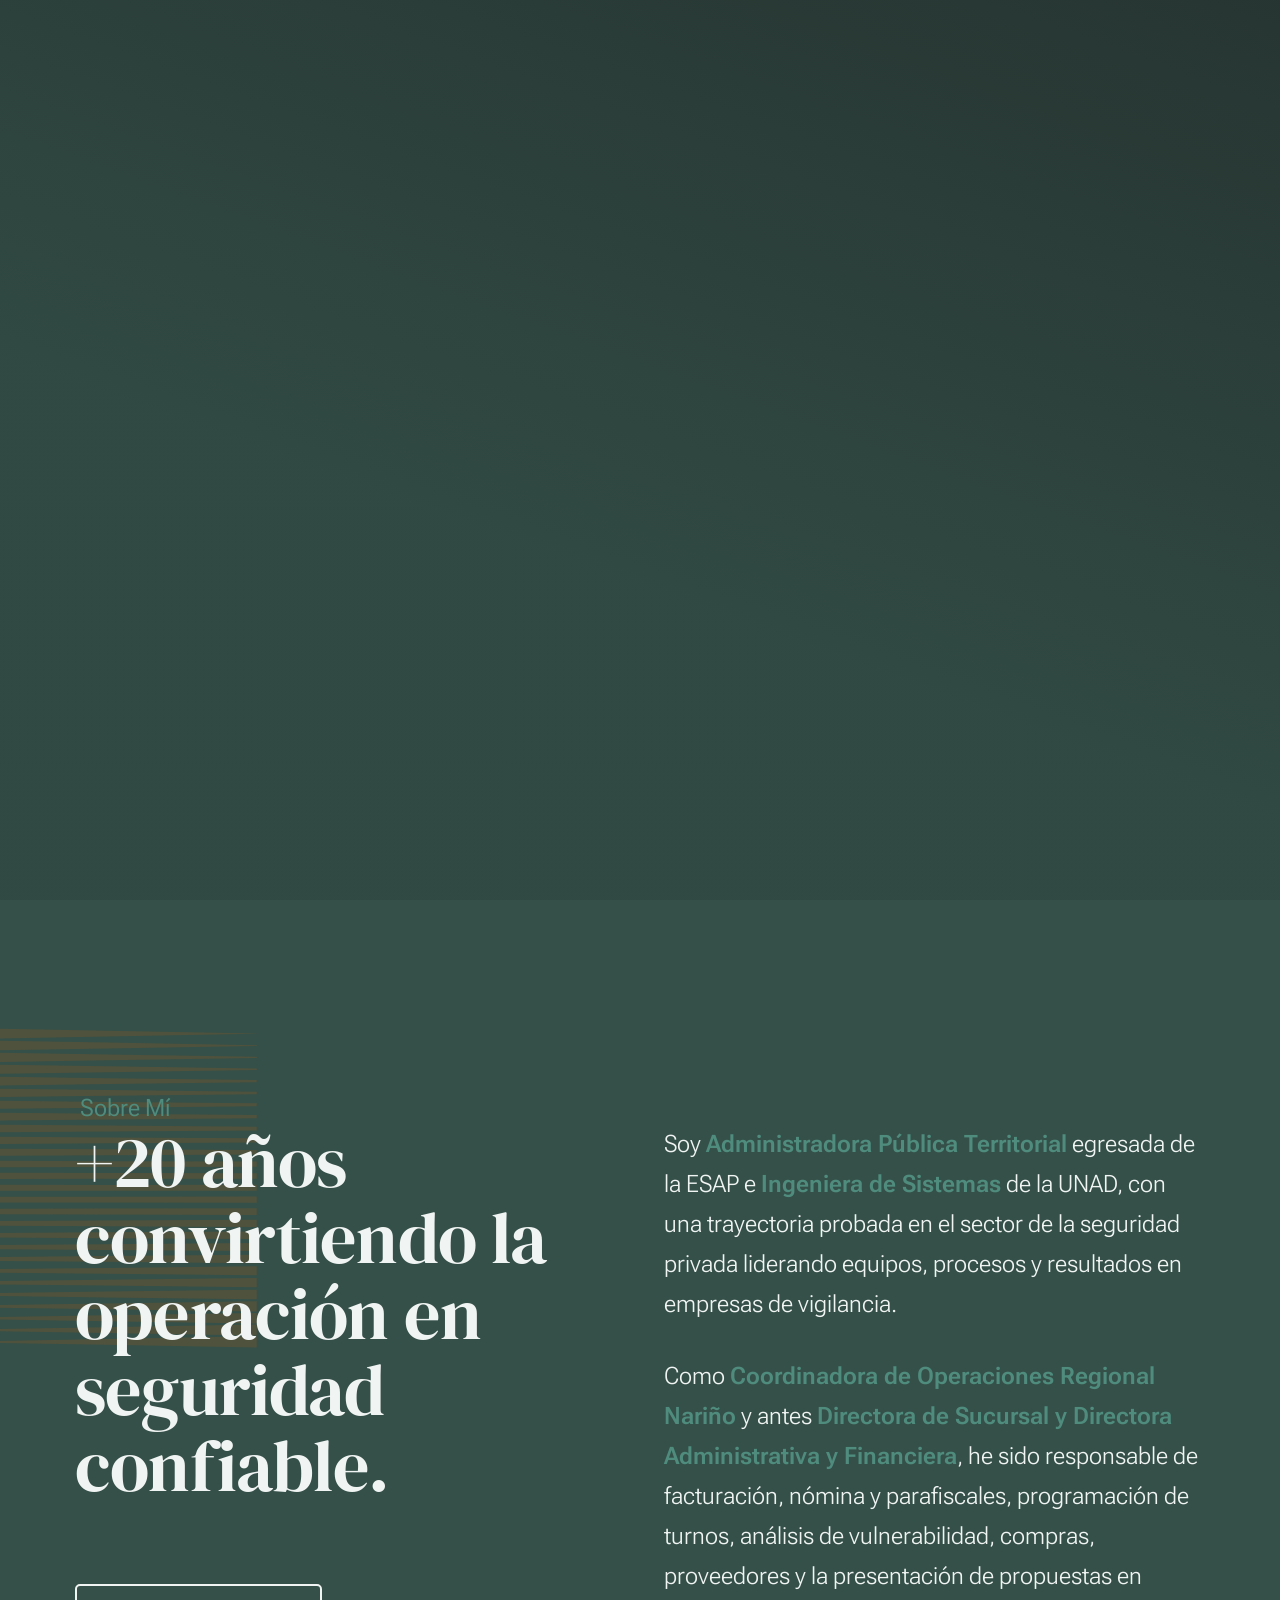
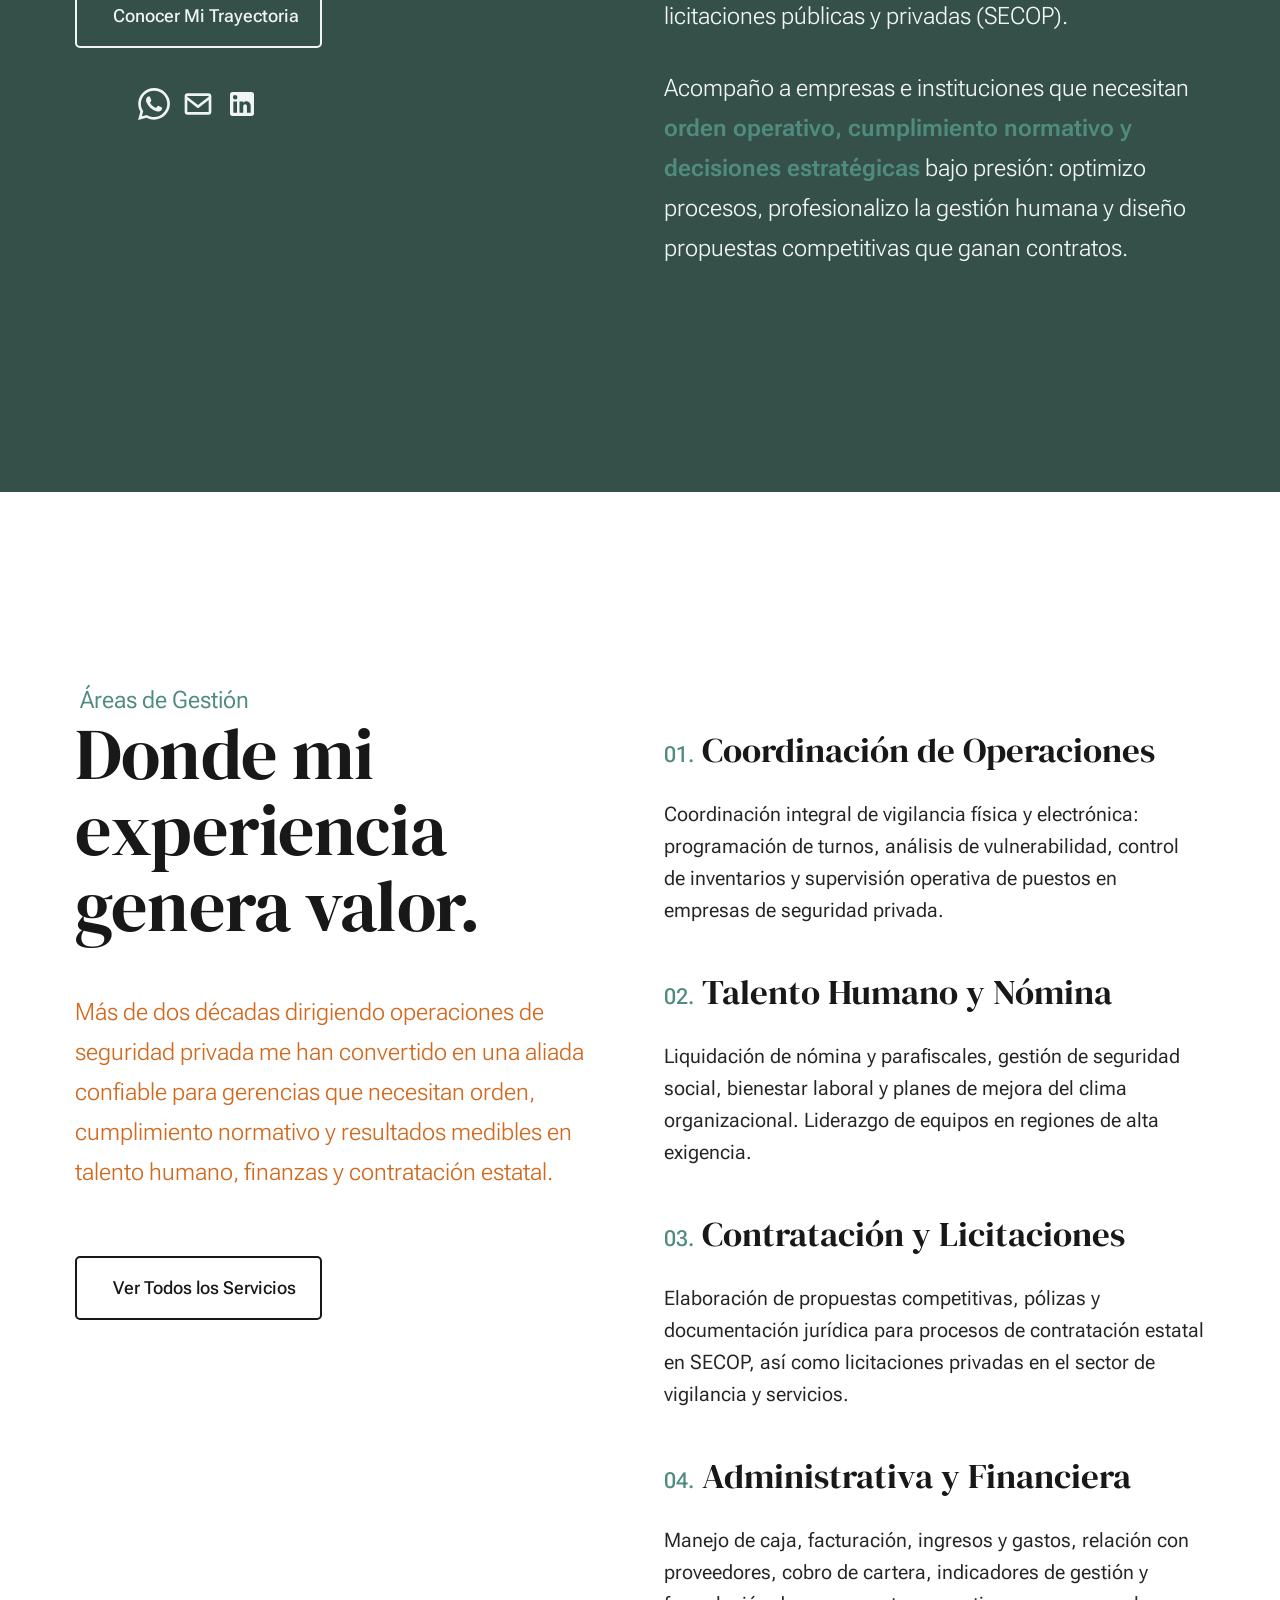
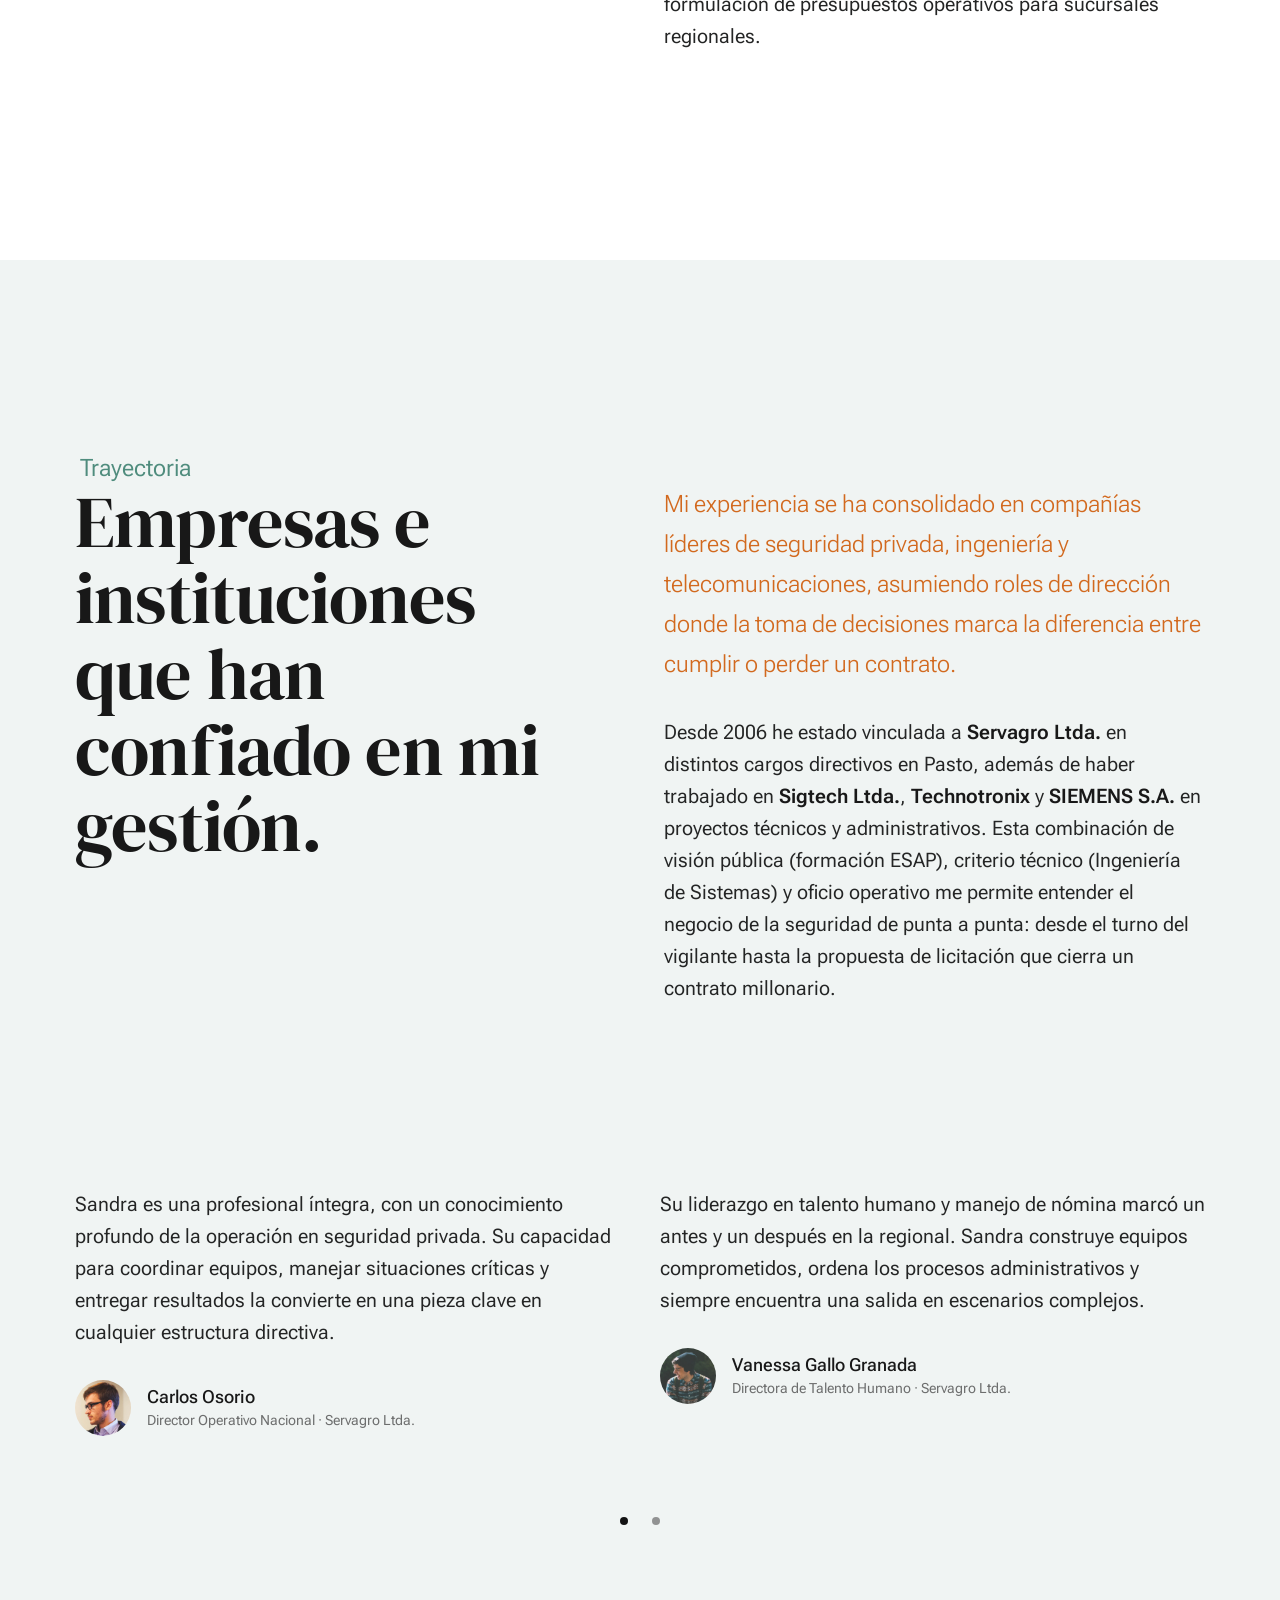
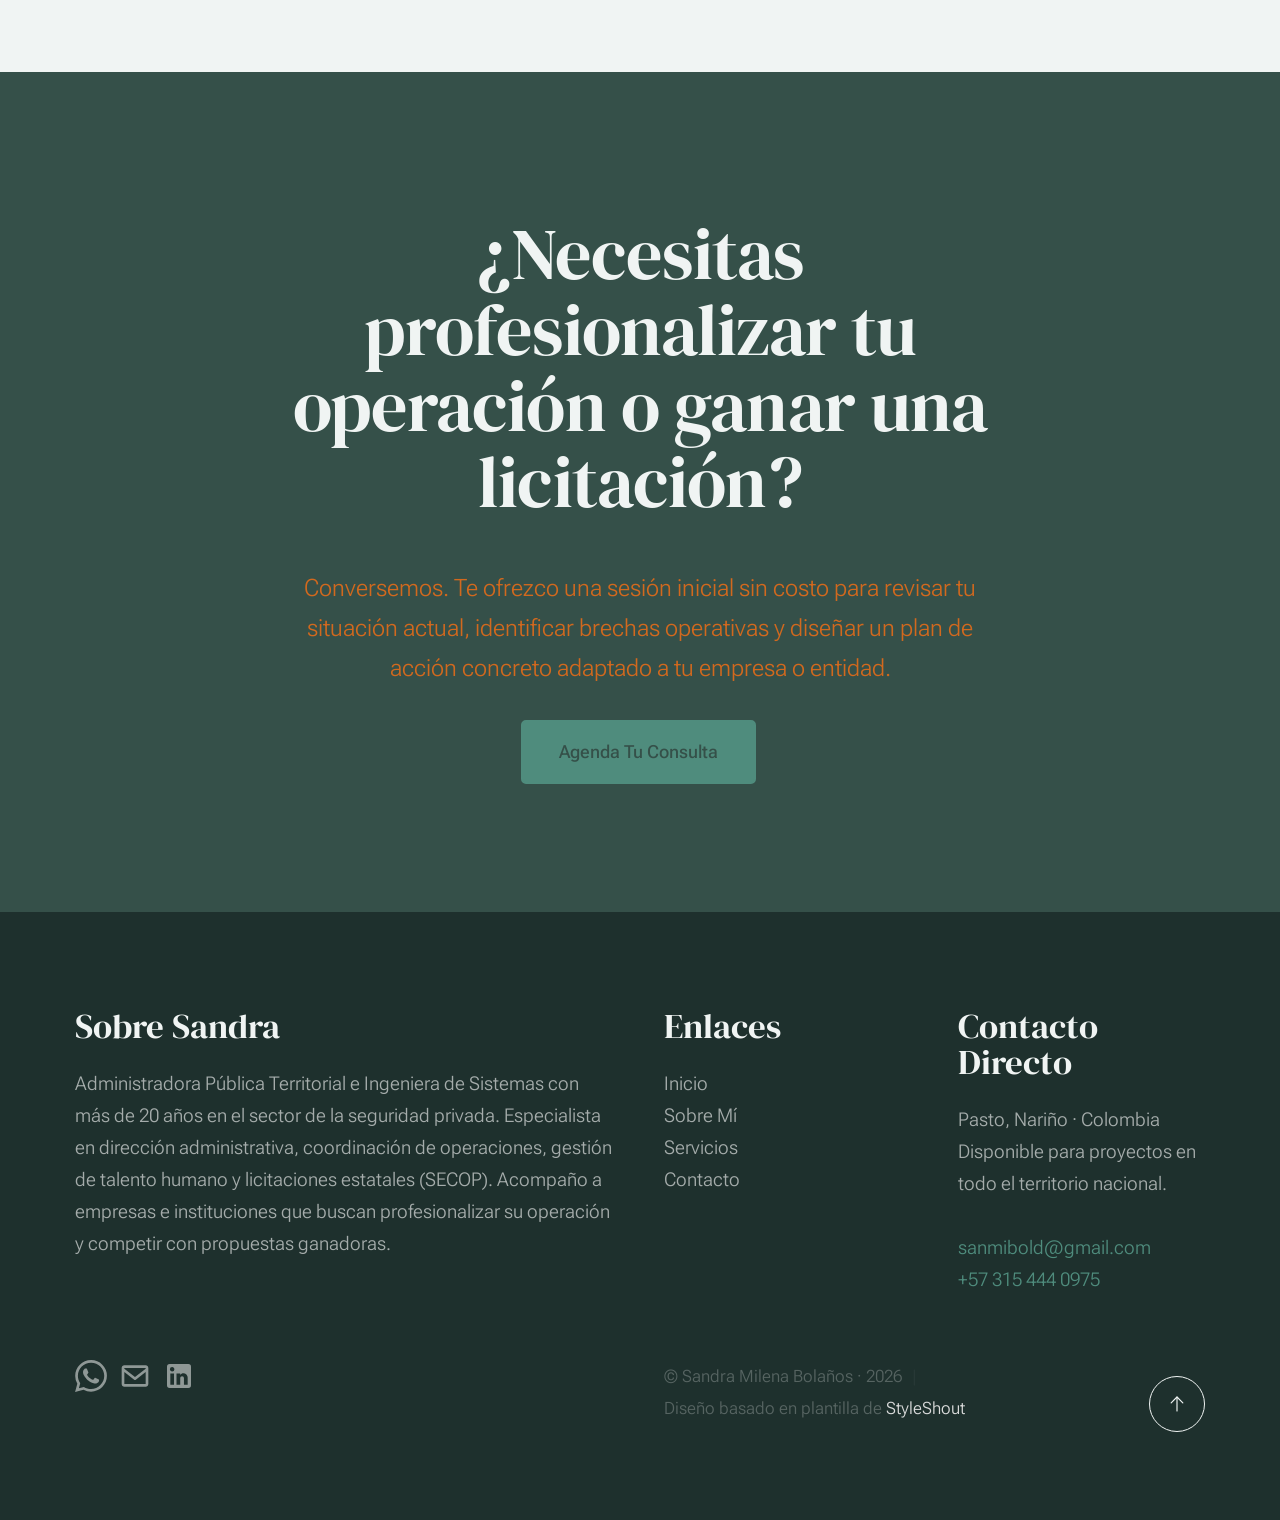
==== index.html @ 8703ee04 "first commit" ====
<!DOCTYPE html>
<html lang="es" class="no-js" >
<head>

    <!--- basic page needs
    ================================================== -->
    <meta charset="utf-8">
    <meta name="viewport" content="width=device-width, initial-scale=1">
    <title>Sandra Bolaños · Consultora en Seguridad Privada y Administración</title>
    <meta name="description" content="Consultora SuperVigilancia, Administradora Pública e Ing. de Sistemas con más de 20 años liderando dirección administrativa, coordinación de operaciones, talento humano y licitaciones estatales (SECOP) en Colombia.">

    <script>
        document.documentElement.classList.remove('no-js');
        document.documentElement.classList.add('js');
    </script>

    <!-- CSS
    ================================================== -->
    <link rel="stylesheet" href="css/vendor.css">
    <link rel="stylesheet" href="css/styles.css">

    <!-- favicons
    ================================================== -->
    <link rel="apple-touch-icon" sizes="180x180" href="apple-touch-icon.png">
    <link rel="icon" type="image/png" sizes="32x32" href="favicon-32x32.png">
    <link rel="icon" type="image/png" sizes="16x16" href="favicon-16x16.png">
    <link rel="manifest" href="site.webmanifest">

</head>


<body id="top">


    <!-- preloader
    ================================================== -->
    <div id="preloader">
        <div id="loader" class="dots-fade">
            <div></div>
            <div></div>
            <div></div>
        </div>
    </div>


    <!-- page wrap
    ================================================== -->
    <div id="page" class="s-pagewrap ss-home">


        <!-- # site header
        ================================================== -->
        <header class="s-header">

            <div class="row s-header__inner width-sixteen-col">

                <div class="s-header__block">
                    <div class="s-header__logo">
                        <a class="logo" href="index.html">
                            <img src="images/logo.svg" alt="Sandra Bolaños · Consultora">
                        </a>
                    </div>

                    <a class="s-header__menu-toggle" href="#0"><span>Menú</span></a>
                </div> <!-- end s-header__block -->

                <nav class="s-header__nav">

                    <ul class="s-header__menu-links">
                        <li><a href="about.html">Sobre Mí</a></li>
                        <li><a href="services.html">Servicios</a></li>
                        <li><a href="contact.html">Contacto</a></li>
                    </ul> <!-- s-header__menu-links -->

                    <div class="s-header__contact">
                        <a href="contact.html" class="btn btn--primary s-header__contact-btn">Trabajemos Juntos</a>
                    </div> <!-- s-header__contact -->

                </nav> <!-- end s-header__nav -->

            </div> <!-- end s-header__inner -->

        </header> <!-- end s-header -->


        <!-- # site main content
        ================================================== -->
        <section id="content" class="s-content">

            <!-- intro
            ----------------------------------------------- -->
            <section id="intro" class="s-intro">

                <div class="row s-intro__content width-sixteen-col">

                    <div class="column lg-12 s-intro__content-inner grid-block">

                        <div class="s-intro__content-text">
                            <div class="s-intro__content-pretitle text-pretitle">Hola, soy Sandra Bolaños</div>
                            <h1 class="s-intro__content-title">
                            Consultora senior en <br>
                            seguridad privada, <br>
                            administración pública <br>
                            y licitaciones estatales.
                            </h1>
                        </div> <!-- s-intro__content-text -->

                        <div class="s-intro__content-media">
                            <div class="s-intro__content-media-inner">
                                <img src="images/intro-bg.jpeg" srcset="images/intro-bg.jpg 1x, images/intro-bg@2x.jpeg 2x" alt="Sandra Bolaños - Consultora SuperVigilancia">
                                <div class="lines">
                                    <span></span>
                                </div>
                            </div>
                        </div> <!-- s-intro__content-media -->

                        <div class="s-intro__scroll-down">
                            <a href="#about" class="smoothscroll">
                                <div class="scroll-icon">
                                    <svg xmlns="http://www.w3.org/2000/svg" viewBox="0 0 24 24" width="36" height="36" fill="none" stroke="#40B9A8" stroke-width="1" stroke-linecap="round" stroke-linejoin="round"><polyline points="7 13 12 18 17 13"></polyline><line x1="12" y1="18" x2="12" y2="6"></line></svg>
                                </div>
                                <span>Conóceme más</span>
                            </a>
                        </div> <!-- s-intro__scroll-down -->

                    </div> <!-- s-intro__content-inner -->

                </div> <!-- s-intro__content -->

            </section> <!-- end s-intro -->

            <!-- about
            ----------------------------------------------- -->
            <section id="about" class="s-about target-section">

                <div class="row s-about__content width-sixteen-col">
                    <div class="column grid-block grid-section-split">

                        <img src="images/geometric_shape.svg" alt="" class="s-about__content-imgbg">

                        <div class="section-header grid-section-split__header">
                            <div class="text-pretitle">Sobre Mí</div>
                            <h2 class="text-display-title">
                            +20 años convirtiendo la operación en seguridad confiable.
                            </h2>
                        </div> <!-- end section-header -->

                        <div class="s-about__content-main grid-section-split__primary">
                            <p class="attention-getter">
                            Soy <strong>Administradora Pública Territorial</strong> egresada de la ESAP e <strong>Ingeniera de
                            Sistemas</strong> de la UNAD, con una trayectoria probada en el sector de la seguridad privada
                            liderando equipos, procesos y resultados en empresas de vigilancia.
                            </p>

                            <p class="attention-getter">
                            Como <strong>Coordinadora de Operaciones Regional Nariño</strong> y antes <strong>Directora de
                            Sucursal y Directora Administrativa y Financiera</strong>, he sido responsable de
                            facturación, nómina y parafiscales, programación de turnos, análisis de vulnerabilidad,
                            compras, proveedores y la presentación de propuestas en licitaciones públicas y privadas
                            (SECOP).
                            </p>

                            <p class="attention-getter">
                            Acompaño a empresas e instituciones que necesitan <strong>orden operativo, cumplimiento
                            normativo y decisiones estratégicas</strong> bajo presión: optimizo procesos, profesionalizo
                            la gestión humana y diseño propuestas competitivas que ganan contratos.
                            </p>
                        </div> <!-- end s-about__content-main -->

                        <div class="s-about__content-btn grid-section-split__bottom">
                            <a href="about.html" class="btn btn--stroke u-fullwidth">Conocer Mi Trayectoria</a>

                            <ul class="s-about__social social-list">
                                <li>
                                    <a href="https://wa.me/573154440975" target="_blank" rel="noopener" title="WhatsApp">
                                        <svg xmlns="http://www.w3.org/2000/svg" width="24" height="24" viewBox="0 0 24 24" fill="currentColor"><path d="M.057 24l1.687-6.163a11.867 11.867 0 0 1-1.587-5.946C.16 5.335 5.495 0 12.05 0a11.817 11.817 0 0 1 8.413 3.488 11.824 11.824 0 0 1 3.48 8.414c-.003 6.557-5.338 11.892-11.893 11.892a11.9 11.9 0 0 1-5.688-1.448L.057 24zm6.597-3.807c1.676.995 3.276 1.591 5.392 1.592 5.448 0 9.886-4.434 9.889-9.885.002-5.462-4.415-9.89-9.881-9.892-5.452 0-9.887 4.434-9.889 9.884-.001 2.225.651 3.891 1.746 5.634l-.999 3.648 3.742-.981zm11.387-5.464c-.074-.124-.272-.198-.57-.347-.297-.149-1.758-.868-2.031-.967-.272-.099-.47-.149-.669.149-.198.297-.768.967-.941 1.165-.173.198-.347.223-.644.074-.297-.149-1.255-.462-2.39-1.475-.883-.788-1.48-1.761-1.653-2.059-.173-.297-.018-.458.13-.606.134-.133.297-.347.446-.521.151-.172.2-.296.3-.495.099-.198.05-.372-.025-.521-.075-.149-.669-1.611-.916-2.206-.242-.579-.487-.501-.669-.51l-.57-.01c-.198 0-.52.074-.792.372s-1.04 1.016-1.04 2.479 1.065 2.876 1.213 3.074c.149.198 2.095 3.2 5.076 4.487.709.306 1.263.489 1.694.626.712.226 1.36.194 1.872.118.571-.085 1.758-.719 2.006-1.413.248-.694.248-1.289.173-1.413z"/></svg>
                                        <span class="u-screen-reader-text">WhatsApp</span>
                                    </a>
                                </li>
                                <li>
                                    <a href="mailto:sanmibold@gmail.com" title="Email">
                                        <svg xmlns="http://www.w3.org/2000/svg" width="24" height="24" viewBox="0 0 24 24" fill="currentColor"><path d="M20 4H4c-1.103 0-2 .897-2 2v12c0 1.103.897 2 2 2h16c1.103 0 2-.897 2-2V6c0-1.103-.897-2-2-2zm0 2v.511l-8 6.223-8-6.222V6h16zM4 18V9.044l7.386 5.745a.994.994 0 0 0 1.228 0L20 9.044 20.002 18H4z"/></svg>
                                        <span class="u-screen-reader-text">Email</span>
                                    </a>
                                </li>
                                <li>
                                    <a href="#0" title="LinkedIn">
                                        <svg xmlns="http://www.w3.org/2000/svg" width="24" height="24" viewBox="0 0 24 24" fill="currentColor"><path d="M19 3a2 2 0 0 1 2 2v14a2 2 0 0 1-2 2H5a2 2 0 0 1-2-2V5a2 2 0 0 1 2-2h14m-.5 15.5v-5.3a3.26 3.26 0 0 0-3.26-3.26c-.85 0-1.84.52-2.32 1.3v-1.11h-2.79v8.37h2.79v-4.93c0-.77.62-1.4 1.39-1.4a1.4 1.4 0 0 1 1.4 1.4v4.93h2.79M6.88 8.56a1.68 1.68 0 0 0 1.68-1.68c0-.93-.75-1.69-1.68-1.69a1.69 1.69 0 0 0-1.69 1.69c0 .93.76 1.68 1.69 1.68m1.39 9.94v-8.37H5.5v8.37h2.77z"/></svg>
                                        <span class="u-screen-reader-text">LinkedIn</span>
                                    </a>
                                </li>
                            </ul> <!-- end social-list -->
                        </div> <!-- end s-about__content-btn -->

                    </div> <!-- content-inner -->
                </div>

            </section> <!-- end s-about -->

            <!-- expertise
            ----------------------------------------------- -->
            <section id="expertise" class="s-expertise">

                <div class="row s-expertise__content width-sixteen-col">
                    <div class="column xl-12 grid-block grid-section-split">

                        <div class="section-header grid-section-split__header">
                            <div class="text-pretitle">Áreas de Gestión</div>
                            <h2 class="text-display-title">
                            Donde mi experiencia genera valor.
                            </h2>

                            <p class="lead">
                            Más de dos décadas dirigiendo operaciones de seguridad privada me han convertido
                            en una aliada confiable para gerencias que necesitan orden, cumplimiento normativo
                            y resultados medibles en talento humano, finanzas y contratación estatal.
                            </p>
                        </div> <!-- end section-header -->

                        <div class="s-expertise__content-main grid-section-split__primary">

                            <div class="grid-list-items list-items show-ctr">
                                <div class="grid-list-items__item list-items__item">
                                    <div class="grid-list-items__title list-items__item-header">
                                        <h3 class="list-items__item-title">Coordinación de Operaciones</h3>
                                    </div>
                                    <div class="grid-list-items__text list-items__item-text">
                                        <p>
                                        Coordinación integral de vigilancia física y electrónica: programación de turnos,
                                        análisis de vulnerabilidad, control de inventarios y supervisión operativa de
                                        puestos en empresas de seguridad privada.
                                        </p>
                                    </div>
                                </div>
                                <div class="grid-list-items__item list-items__item">
                                    <div class="grid-list-items__title list-items__item-header">
                                        <h3 class="list-items__item-title">Talento Humano y Nómina</h3>
                                    </div>
                                    <div class="grid-list-items__text list-items__item-text">
                                        <p>
                                        Liquidación de nómina y parafiscales, gestión de seguridad social, bienestar
                                        laboral y planes de mejora del clima organizacional. Liderazgo de equipos en
                                        regiones de alta exigencia.
                                        </p>
                                    </div>
                                </div>
                                <div class="grid-list-items__item list-items__item">
                                    <div class="grid-list-items__title list-items__item-header">
                                        <h3 class="list-items__item-title">Contratación y Licitaciones</h3>
                                    </div>
                                    <div class="grid-list-items__text list-items__item-text">
                                        <p>
                                        Elaboración de propuestas competitivas, pólizas y documentación jurídica
                                        para procesos de contratación estatal en SECOP, así como licitaciones
                                        privadas en el sector de vigilancia y servicios.
                                        </p>
                                    </div>
                                </div>
                                <div class="grid-list-items__item list-items__item">
                                    <div class="grid-list-items__title list-items__item-header">
                                        <h3 class="list-items__item-title">Administrativa y Financiera</h3>
                                    </div>
                                    <div class="grid-list-items__text list-items__item-text">
                                        <p>
                                        Manejo de caja, facturación, ingresos y gastos, relación con proveedores,
                                        cobro de cartera, indicadores de gestión y formulación de presupuestos
                                        operativos para sucursales regionales.
                                        </p>
                                    </div>
                                </div>

                            </div> <!-- grid-list-items -->
                        </div> <!-- end s-expertise__content-main -->

                        <div class="s-expertise__content-btn grid-section-split__bottom">
                            <a href="services.html" class="btn btn--stroke u-fullwidth">Ver Todos los Servicios</a>
                        </div> <!-- end s-about__content-btn -->

                    </div> <!-- end grid-block-->
                </div> <!-- end s-expertise__content -->

            </section> <!-- end s-expertise -->

            <!-- clients
            ----------------------------------------------- -->
            <section id="clients" class="s-clients">

                <div class="row s-clients__content-block width-sixteen-col">
                    <div class="column xl-12 grid-block grid-section-split">

                        <div class="section-header grid-section-split__header">
                            <div class="text-pretitle">Trayectoria</div>
                            <h2 class="text-display-title">
                            Empresas e instituciones que han confiado en mi gestión.
                            </h2>
                        </div> <!-- end section-header -->

                        <div class="grid-section-split__primary">
                            <p class="lead">
                            Mi experiencia se ha consolidado en compañías líderes de seguridad privada,
                            ingeniería y telecomunicaciones, asumiendo roles de dirección donde la toma
                            de decisiones marca la diferencia entre cumplir o perder un contrato.
                            </p>

                            <p>
                            Desde 2006 he estado vinculada a <strong>Servagro Ltda.</strong> en distintos
                            cargos directivos en Pasto, además de haber trabajado en <strong>Sigtech Ltda.</strong>,
                            <strong>Technotronix</strong> y <strong>SIEMENS S.A.</strong> en proyectos técnicos
                            y administrativos. Esta combinación de visión pública (formación ESAP),
                            criterio técnico (Ingeniería de Sistemas) y oficio operativo me permite
                            entender el negocio de la seguridad de punta a punta: desde el turno del
                            vigilante hasta la propuesta de licitación que cierra un contrato millonario.
                            </p>
                        </div> <!-- end grid-section-split__primary -->

                    </div> <!-- end column -->
                </div> <!-- end row -->

                <div class="row s-clients__content-block width-sixteen-col">
                    <div class="column xl-12 testimonials">

                        <div class="swiper-container testimonials__slider home-slider">

                            <div class="swiper-wrapper">
                                <div class="testimonials__slide swiper-slide">
                                    <p>
                                    Sandra es una profesional íntegra, con un conocimiento profundo de la operación
                                    en seguridad privada. Su capacidad para coordinar equipos, manejar situaciones
                                    críticas y entregar resultados la convierte en una pieza clave en cualquier
                                    estructura directiva.
                                    </p>
                                    <div class="testimonials__author">
                                        <img src="images/avatars/user-01.jpg" alt="Carlos Osorio" class="testimonials__avatar">
                                        <cite class="testimonials__cite">
                                            <strong>Carlos Osorio</strong>
                                            <span>Director Operativo Nacional · Servagro Ltda.</span>
                                        </cite>
                                    </div>
                                </div>
                                <div class="testimonials__slide swiper-slide">
                                    <p>
                                    Su liderazgo en talento humano y manejo de nómina marcó un antes y un después
                                    en la regional. Sandra construye equipos comprometidos, ordena los procesos
                                    administrativos y siempre encuentra una salida en escenarios complejos.
                                    </p>
                                    <div class="testimonials__author">
                                        <img src="images/avatars/user-04.jpg" alt="Vanessa Gallo Granada" class="testimonials__avatar">
                                        <cite class="testimonials__cite">
                                            <strong>Vanessa Gallo Granada</strong>
                                            <span>Directora de Talento Humano · Servagro Ltda.</span>
                                        </cite>
                                    </div>
                                </div>
                                <div class="testimonials__slide swiper-slide">
                                    <p>
                                    Sandra combina una visión administrativa rigurosa con criterio técnico real.
                                    Es de esas personas que asumen el reto, lo aterrizan en procesos y entregan
                                    resultados sin necesidad de supervisión.
                                    </p>
                                    <div class="testimonials__author">
                                        <img src="images/avatars/user-06.jpg" alt="Oswaldo Andrés Ordóñez" class="testimonials__avatar">
                                        <cite class="testimonials__cite">
                                            <strong>Oswaldo Andrés Ordóñez</strong>
                                            <span>MSc.(c) Computer Science · Desarrollador de Software</span>
                                        </cite>
                                    </div>
                                </div>
                            </div> <!-- end swiper-wrapper -->

                            <div class="swiper-pagination"></div>

                        </div> <!--end testimonials__slider -->

                    </div> <!-- end column -->
                </div> <!-- end row -->


            </section> <!-- end s-clients -->

        </section> <!-- s-content-->

        <!-- # cta
        ================================================== -->
        <section id="cta" class="s-cta">

            <div class="row row-x-center text-center">
                <div class="column xl-8 lg-12">

                    <div class="s-cta__content">
                        <h2 class="text-display-title">
                        ¿Necesitas profesionalizar tu operación o ganar una licitación?
                        </h2>
                        <p class="lead">
                        Conversemos. Te ofrezco una sesión inicial sin costo para revisar tu situación
                        actual, identificar brechas operativas y diseñar un plan de acción concreto
                        adaptado a tu empresa o entidad.
                        </p>
                        <a href="contact.html" class="btn btn--primary">Agenda Tu Consulta</a>
                    </div>

                </div>
            </div>

        </section> <!-- end s-cta -->


        <!-- # footer
        ================================================== -->
        <footer class="s-footer">
            <div class="row s-footer__content">
                <div class="column xl-6 lg-6 md-12 s-footer__block s-footer__about">
                    <h3>Sobre Sandra</h3>
                    <p>
                    Administradora Pública Territorial e Ingeniera de Sistemas con más de 20 años
                    en el sector de la seguridad privada. Especialista en dirección administrativa,
                    coordinación de operaciones, gestión de talento humano y licitaciones estatales
                    (SECOP). Acompaño a empresas e instituciones que buscan profesionalizar su
                    operación y competir con propuestas ganadoras.
                    </p>
                </div>
                <div class="column xl-3 lg-6 md-12 s-footer__block s-footer__site-links">
                    <h3>Enlaces</h3>
                    <ul class="link-list">
                        <li><a href="index.html">Inicio</a></li>
                        <li><a href="about.html">Sobre Mí</a></li>
                        <li><a href="services.html">Servicios</a></li>
                        <li><a href="contact.html">Contacto</a></li>
                    </ul>
                </div>
                <div class="column xl-3 lg-6 md-12 tab-12 s-footer__block s-footer__newsletter">
                    <h3>Contacto Directo</h3>

                    <p>
                    Pasto, Nariño · Colombia<br>
                    Disponible para proyectos en todo el territorio nacional.
                    </p>

                    <p>
                        <a href="mailto:sanmibold@gmail.com">sanmibold@gmail.com</a><br>
                        <a href="tel:+573154440975">+57 315 444 0975</a>
                    </p>
                </div>
            </div>

            <div class="row s-footer__bottom">
                <div class="column xl-6 lg-12">
                    <ul class="s-footer__social social-list">
                        <li>
                            <a href="https://wa.me/573154440975" target="_blank" rel="noopener" title="WhatsApp">
                                <svg xmlns="http://www.w3.org/2000/svg" width="24" height="24" viewBox="0 0 24 24" fill="currentColor"><path d="M.057 24l1.687-6.163a11.867 11.867 0 0 1-1.587-5.946C.16 5.335 5.495 0 12.05 0a11.817 11.817 0 0 1 8.413 3.488 11.824 11.824 0 0 1 3.48 8.414c-.003 6.557-5.338 11.892-11.893 11.892a11.9 11.9 0 0 1-5.688-1.448L.057 24zm6.597-3.807c1.676.995 3.276 1.591 5.392 1.592 5.448 0 9.886-4.434 9.889-9.885.002-5.462-4.415-9.89-9.881-9.892-5.452 0-9.887 4.434-9.889 9.884-.001 2.225.651 3.891 1.746 5.634l-.999 3.648 3.742-.981zm11.387-5.464c-.074-.124-.272-.198-.57-.347-.297-.149-1.758-.868-2.031-.967-.272-.099-.47-.149-.669.149-.198.297-.768.967-.941 1.165-.173.198-.347.223-.644.074-.297-.149-1.255-.462-2.39-1.475-.883-.788-1.48-1.761-1.653-2.059-.173-.297-.018-.458.13-.606.134-.133.297-.347.446-.521.151-.172.2-.296.3-.495.099-.198.05-.372-.025-.521-.075-.149-.669-1.611-.916-2.206-.242-.579-.487-.501-.669-.51l-.57-.01c-.198 0-.52.074-.792.372s-1.04 1.016-1.04 2.479 1.065 2.876 1.213 3.074c.149.198 2.095 3.2 5.076 4.487.709.306 1.263.489 1.694.626.712.226 1.36.194 1.872.118.571-.085 1.758-.719 2.006-1.413.248-.694.248-1.289.173-1.413z"/></svg>
                                <span class="u-screen-reader-text">WhatsApp</span>
                            </a>
                        </li>
                        <li>
                            <a href="mailto:sanmibold@gmail.com" title="Email">
                                <svg xmlns="http://www.w3.org/2000/svg" width="24" height="24" viewBox="0 0 24 24" fill="currentColor"><path d="M20 4H4c-1.103 0-2 .897-2 2v12c0 1.103.897 2 2 2h16c1.103 0 2-.897 2-2V6c0-1.103-.897-2-2-2zm0 2v.511l-8 6.223-8-6.222V6h16zM4 18V9.044l7.386 5.745a.994.994 0 0 0 1.228 0L20 9.044 20.002 18H4z"/></svg>
                                <span class="u-screen-reader-text">Email</span>
                            </a>
                        </li>
                        <li>
                            <a href="#0" title="LinkedIn">
                                <svg xmlns="http://www.w3.org/2000/svg" width="24" height="24" viewBox="0 0 24 24" fill="currentColor"><path d="M19 3a2 2 0 0 1 2 2v14a2 2 0 0 1-2 2H5a2 2 0 0 1-2-2V5a2 2 0 0 1 2-2h14m-.5 15.5v-5.3a3.26 3.26 0 0 0-3.26-3.26c-.85 0-1.84.52-2.32 1.3v-1.11h-2.79v8.37h2.79v-4.93c0-.77.62-1.4 1.39-1.4a1.4 1.4 0 0 1 1.4 1.4v4.93h2.79M6.88 8.56a1.68 1.68 0 0 0 1.68-1.68c0-.93-.75-1.69-1.68-1.69a1.69 1.69 0 0 0-1.69 1.69c0 .93.76 1.68 1.69 1.68m1.39 9.94v-8.37H5.5v8.37h2.77z"/></svg>
                                <span class="u-screen-reader-text">LinkedIn</span>
                            </a>
                        </li>
                    </ul> <!-- end s-footer__social -->
                </div>
                <div class="column xl-6 lg-12">
                    <p class="ss-copyright">
                        <span>© Sandra Milena Bolaños · 2026</span>
                        <span>Diseño basado en plantilla de <a href="https://www.styleshout.com/">StyleShout</a></span>
                    </p>
                </div>

                <div class="ss-go-top">
                    <a class="smoothscroll" title="Volver Arriba" href="#top">
                        <svg xmlns="http://www.w3.org/2000/svg" viewBox="0 0 24 24" width="36" height="36" fill="none" stroke="#ffffff" stroke-width="1" stroke-linecap="round" stroke-linejoin="round"><polyline points="17 11 12 6 7 11"></polyline><line x1="12" y1="18" x2="12" y2="6"></line></svg>
                    </a>
                </div> <!-- end ss-go-top -->
            </div>

        </footer> <!-- end s-footer -->

    </div> <!-- end page-wrap -->

    <!-- Java Script
    ================================================== -->
    <script src="js/plugins.js"></script>
    <script src="js/main.js"></script>

</body>
</html>
---- css/vendor.css ----
/* ===================================================================
 * Monica Third-party Stylesheets
 * Template Ver. 1.0.0
 * 12-13-2022
 * -------------------------------------------------------------------
 *
 * TOC:
 * # PrismJS
 * # Swiper
 *
 * ------------------------------------------------------------------- */


/* ===================================================================
 * # PrismJS 1.20.0
 *   https://prismjs.com/download.html#themes=prism-okaidia&languages=markup+css+clike+javascript+markup-templating+php 
 *   
 *   okaidia theme for JavaScript, CSS and HTML
 *   Loosely based on Monokai textmate theme by http://www.monokai.nl/
 *   @author ocodia
 * ------------------------------------------------------------------- */
code[class*=language-],
pre[class*=language-] {
  color          : #f8f8f2;
  background     : none;
  text-shadow    : 0 1px rgba(0, 0, 0, 0.3);
  font-family    : var(--font-mono);
  font-size      : calc(var(--text-size) * 0.9444);
  text-align     : left;
  white-space    : pre;
  word-spacing   : normal;
  word-break     : normal;
  word-wrap      : normal;
  line-height    : var(--vspace-1);
  -moz-tab-size  : 4;
  -o-tab-size    : 4;
  tab-size       : 4;
  -webkit-hyphens: none;
  -ms-hyphens    : none;
  hyphens        : none;
}

/* Code blocks */
pre[class*=language-] {
  padding : var(--vspace-0_5) 0 var(--vspace-1);
  margin  : var(--vspace-1) 0;
  overflow: auto;
}

:not(pre)>code[class*=language-],
pre[class*=language-] {
  background: #272822;
}

/* Inline code */
:not(pre)>code[class*=language-] {
  padding    : 0.1em;
  white-space: normal;
}

.token.comment,
.token.prolog,
.token.doctype,
.token.cdata {
  color: slategray;
}

.token.punctuation {
  color: #f8f8f2;
}

.token.namespace {
  opacity: 0.7;
}

.token.property,
.token.tag,
.token.constant,
.token.symbol,
.token.deleted {
  color: #f92672;
}

.token.boolean,
.token.number {
  color: #ae81ff;
}

.token.selector,
.token.attr-name,
.token.string,
.token.char,
.token.builtin,
.token.inserted {
  color: #a6e22e;
}

.token.operator,
.token.entity,
.token.url,
.language-css .token.string,
.style .token.string,
.token.variable {
  color: #f8f8f2;
}

.token.atrule,
.token.attr-value,
.token.function,
.token.class-name {
  color: #e6db74;
}

.token.keyword {
  color: #66d9ef;
}

.token.regex,
.token.important {
  color: #fd971f;
}

.token.important,
.token.bold {
  font-weight: bold;
}

.token.italic {
  font-style: italic;
}

.token.entity {
  cursor: help;
}



/* ===================================================================
 * # Swiper 6.4.5
 *   Most modern mobile touch slider and framework with hardware accelerated transitions
 *   https://swiperjs.com
 *
 *   Copyright 2014-2020 Vladimir Kharlampidi
 *
 *   Released under the MIT License
 *
 *   Released on: December 18, 2020
 * ------------------------------------------------------------------- */
@font-face {
  font-family: "swiper-icons";
  src        : url("data:application/font-woff;charset=utf-8;base64, [base64]//wADZ2x5ZgAAAywAAADMAAAD2MHtryVoZWFkAAABbAAAADAAAAA2E2+eoWhoZWEAAAGcAAAAHwAAACQC9gDzaG10eAAAAigAAAAZAAAArgJkABFsb2NhAAAC0AAAAFoAAABaFQAUGG1heHAAAAG8AAAAHwAAACAAcABAbmFtZQAAA/gAAAE5AAACXvFdBwlwb3N0AAAFNAAAAGIAAACE5s74hXjaY2BkYGAAYpf5Hu/j+W2+MnAzMYDAzaX6QjD6/4//Bxj5GA8AuRwMYGkAPywL13jaY2BkYGA88P8Agx4j+/8fQDYfA1AEBWgDAIB2BOoAeNpjYGRgYNBh4GdgYgABEMnIABJzYNADCQAACWgAsQB42mNgYfzCOIGBlYGB0YcxjYGBwR1Kf2WQZGhhYGBiYGVmgAFGBiQQkOaawtDAoMBQxXjg/wEGPcYDDA4wNUA2CCgwsAAAO4EL6gAAeNpj2M0gyAACqxgGNWBkZ2D4/wMA+xkDdgAAAHjaY2BgYGaAYBkGRgYQiAHyGMF8FgYHIM3DwMHABGQrMOgyWDLEM1T9/w8UBfEMgLzE////P/5//f/V/xv+r4eaAAeMbAxwIUYmIMHEgKYAYjUcsDAwsLKxc3BycfPw8jEQA/[base64]/uznmfPFBNODM2K7MTQ45YEAZqGP81AmGGcF3iPqOop0r1SPTaTbVkfUe4HXj97wYE+yNwWYxwWu4v1ugWHgo3S1XdZEVqWM7ET0cfnLGxWfkgR42o2PvWrDMBSFj/IHLaF0zKjRgdiVMwScNRAoWUoH78Y2icB/yIY09An6AH2Bdu/UB+yxopYshQiEvnvu0dURgDt8QeC8PDw7Fpji3fEA4z/PEJ6YOB5hKh4dj3EvXhxPqH/SKUY3rJ7srZ4FZnh1PMAtPhwP6fl2PMJMPDgeQ4rY8YT6Gzao0eAEA409DuggmTnFnOcSCiEiLMgxCiTI6Cq5DZUd3Qmp10vO0LaLTd2cjN4fOumlc7lUYbSQcZFkutRG7g6JKZKy0RmdLY680CDnEJ+UMkpFFe1RN7nxdVpXrC4aTtnaurOnYercZg2YVmLN/d/gczfEimrE/fs/bOuq29Zmn8tloORaXgZgGa78yO9/cnXm2BpaGvq25Dv9S4E9+5SIc9PqupJKhYFSSl47+Qcr1mYNAAAAeNptw0cKwkAAAMDZJA8Q7OUJvkLsPfZ6zFVERPy8qHh2YER+3i/BP83vIBLLySsoKimrqKqpa2hp6+jq6RsYGhmbmJqZSy0sraxtbO3sHRydnEMU4uR6yx7JJXveP7WrDycAAAAAAAH//wACeNpjYGRgYOABYhkgZgJCZgZNBkYGLQZtIJsFLMYAAAw3ALgAeNolizEKgDAQBCchRbC2sFER0YD6qVQiBCv/H9ezGI6Z5XBAw8CBK/m5iQQVauVbXLnOrMZv2oLdKFa8Pjuru2hJzGabmOSLzNMzvutpB3N42mNgZGBg4GKQYzBhYMxJLMlj4GBgAYow/P/PAJJhLM6sSoWKfWCAAwDAjgbRAAB42mNgYGBkAIIbCZo5IPrmUn0hGA0AO8EFTQAA") format("woff");
  font-weight: 400;
  font-style : normal;
}

:root {
  --swiper-theme-color: #007aff;
}

.swiper-container {
  margin-left : auto;
  margin-right: auto;
  position    : relative;
  overflow    : hidden;
  list-style  : none;
  padding     : 0;
  /* Fix of Webkit flickering */
  z-index     : 1;
}

.swiper-container-vertical>.swiper-wrapper {
  flex-direction: column;
}

.swiper-wrapper {
  position           : relative;
  width              : 100%;
  height             : 100%;
  z-index            : 1;
  display            : flex;
  transition-property: transform;
  box-sizing         : content-box;
}

.swiper-container-android .swiper-slide,
.swiper-wrapper {
  transform: translate3d(0px, 0, 0);
}

.swiper-container-multirow>.swiper-wrapper {
  flex-wrap: wrap;
}

.swiper-container-multirow-column>.swiper-wrapper {
  flex-wrap     : wrap;
  flex-direction: column;
}

.swiper-container-free-mode>.swiper-wrapper {
  transition-timing-function: ease-out;
  margin                    : 0 auto;
}

.swiper-slide {
  flex-shrink        : 0;
  width              : 100%;
  height             : 100%;
  position           : relative;
  transition-property: transform;
}

.swiper-slide-invisible-blank {
  visibility: hidden;
}

/* Auto Height */
.swiper-container-autoheight,
.swiper-container-autoheight .swiper-slide {
  height: auto;
}

.swiper-container-autoheight .swiper-wrapper {
  align-items        : flex-start;
  transition-property: transform, height;
}

/* 3D Effects */
.swiper-container-3d {
  perspective: 1200px;
}

.swiper-container-3d .swiper-wrapper,
.swiper-container-3d .swiper-slide,
.swiper-container-3d .swiper-slide-shadow-left,
.swiper-container-3d .swiper-slide-shadow-right,
.swiper-container-3d .swiper-slide-shadow-top,
.swiper-container-3d .swiper-slide-shadow-bottom,
.swiper-container-3d .swiper-cube-shadow {
  transform-style: preserve-3d;
}

.swiper-container-3d .swiper-slide-shadow-left,
.swiper-container-3d .swiper-slide-shadow-right,
.swiper-container-3d .swiper-slide-shadow-top,
.swiper-container-3d .swiper-slide-shadow-bottom {
  position      : absolute;
  left          : 0;
  top           : 0;
  width         : 100%;
  height        : 100%;
  pointer-events: none;
  z-index       : 10;
}

.swiper-container-3d .swiper-slide-shadow-left {
  background-image: linear-gradient(to left, rgba(0, 0, 0, 0.5), rgba(0, 0, 0, 0));
}

.swiper-container-3d .swiper-slide-shadow-right {
  background-image: linear-gradient(to right, rgba(0, 0, 0, 0.5), rgba(0, 0, 0, 0));
}

.swiper-container-3d .swiper-slide-shadow-top {
  background-image: linear-gradient(to top, rgba(0, 0, 0, 0.5), rgba(0, 0, 0, 0));
}

.swiper-container-3d .swiper-slide-shadow-bottom {
  background-image: linear-gradient(to bottom, rgba(0, 0, 0, 0.5), rgba(0, 0, 0, 0));
}

/* CSS Mode */
.swiper-container-css-mode>.swiper-wrapper {
  overflow          : auto;
  scrollbar-width   : none;
  /* For Firefox */
  -ms-overflow-style: none;
  /* For Internet Explorer and Edge */
}

.swiper-container-css-mode>.swiper-wrapper::-webkit-scrollbar {
  display: none;
}

.swiper-container-css-mode>.swiper-wrapper>.swiper-slide {
  scroll-snap-align: start start;
}

.swiper-container-horizontal.swiper-container-css-mode>.swiper-wrapper {
  -ms-scroll-snap-type: x mandatory;
  scroll-snap-type    : x mandatory;
}

.swiper-container-vertical.swiper-container-css-mode>.swiper-wrapper {
  -ms-scroll-snap-type: y mandatory;
  scroll-snap-type    : y mandatory;
}

:root {
  --swiper-navigation-size   : 44px;
  /*
    --swiper-navigation-color: var(--swiper-theme-color);
    */
}

.swiper-button-prev,
.swiper-button-next {
  position       : absolute;
  top            : 50%;
  width          : calc(var(--swiper-navigation-size) / 44 * 27);
  height         : var(--swiper-navigation-size);
  margin-top     : calc(-1 * var(--swiper-navigation-size) / 2);
  z-index        : 10;
  cursor         : pointer;
  display        : flex;
  align-items    : center;
  justify-content: center;
  color          : var(--swiper-navigation-color, var(--swiper-theme-color));
}

.swiper-button-prev.swiper-button-disabled,
.swiper-button-next.swiper-button-disabled {
  opacity       : 0.35;
  cursor        : auto;
  pointer-events: none;
}

.swiper-button-prev:after,
.swiper-button-next:after {
  font-family   : swiper-icons;
  font-size     : var(--swiper-navigation-size);
  text-transform: none !important;
  letter-spacing: 0;
  text-transform: none;
  font-variant  : initial;
  line-height   : 1;
}

.swiper-button-prev,
.swiper-container-rtl .swiper-button-next {
  left : 10px;
  right: auto;
}

.swiper-button-prev:after,
.swiper-container-rtl .swiper-button-next:after {
  content: "prev";
}

.swiper-button-next,
.swiper-container-rtl .swiper-button-prev {
  right: 10px;
  left : auto;
}

.swiper-button-next:after,
.swiper-container-rtl .swiper-button-prev:after {
  content: "next";
}

.swiper-button-prev.swiper-button-white,
.swiper-button-next.swiper-button-white {
  --swiper-navigation-color: #ffffff;
}

.swiper-button-prev.swiper-button-black,
.swiper-button-next.swiper-button-black {
  --swiper-navigation-color: #000000;
}

.swiper-button-lock {
  display: none;
}

:root {
  /*
    --swiper-pagination-color: var(--swiper-theme-color);
    */
}

.swiper-pagination {
  position  : absolute;
  text-align: center;
  transition: 300ms opacity;
  transform : translate3d(0, 0, 0);
  z-index   : 10;
}

.swiper-pagination.swiper-pagination-hidden {
  opacity: 0;
}

/* Common Styles */
.swiper-pagination-fraction,
.swiper-pagination-custom,
.swiper-container-horizontal>.swiper-pagination-bullets {
  bottom: 10px;
  left  : 0;
  width : 100%;
}

/* Bullets */
.swiper-pagination-bullets-dynamic {
  overflow : hidden;
  font-size: 0;
}

.swiper-pagination-bullets-dynamic .swiper-pagination-bullet {
  transform: scale(0.33);
  position : relative;
}

.swiper-pagination-bullets-dynamic .swiper-pagination-bullet-active {
  transform: scale(1);
}

.swiper-pagination-bullets-dynamic .swiper-pagination-bullet-active-main {
  transform: scale(1);
}

.swiper-pagination-bullets-dynamic .swiper-pagination-bullet-active-prev {
  transform: scale(0.66);
}

.swiper-pagination-bullets-dynamic .swiper-pagination-bullet-active-prev-prev {
  transform: scale(0.33);
}

.swiper-pagination-bullets-dynamic .swiper-pagination-bullet-active-next {
  transform: scale(0.66);
}

.swiper-pagination-bullets-dynamic .swiper-pagination-bullet-active-next-next {
  transform: scale(0.33);
}

.swiper-pagination-bullet {
  width        : 8px;
  height       : 8px;
  display      : inline-block;
  border-radius: 100%;
  background   : #000;
  opacity      : 0.2;
}

button.swiper-pagination-bullet {
  border            : none;
  margin            : 0;
  padding           : 0;
  box-shadow        : none;
  -webkit-appearance: none;
  -moz-appearance   : none;
  appearance        : none;
}

.swiper-pagination-clickable .swiper-pagination-bullet {
  cursor: pointer;
}

.swiper-pagination-bullet-active {
  opacity   : 1;
  background: var(--swiper-pagination-color, var(--swiper-theme-color));
}

.swiper-container-vertical>.swiper-pagination-bullets {
  right    : 10px;
  top      : 50%;
  transform: translate3d(0px, -50%, 0);
}

.swiper-container-vertical>.swiper-pagination-bullets .swiper-pagination-bullet {
  margin : 6px 0;
  display: block;
}

.swiper-container-vertical>.swiper-pagination-bullets.swiper-pagination-bullets-dynamic {
  top      : 50%;
  transform: translateY(-50%);
  width    : 8px;
}

.swiper-container-vertical>.swiper-pagination-bullets.swiper-pagination-bullets-dynamic .swiper-pagination-bullet {
  display   : inline-block;
  transition: 200ms transform, 200ms top;
}

.swiper-container-horizontal>.swiper-pagination-bullets .swiper-pagination-bullet {
  margin: 0 4px;
}

.swiper-container-horizontal>.swiper-pagination-bullets.swiper-pagination-bullets-dynamic {
  left       : 50%;
  transform  : translateX(-50%);
  white-space: nowrap;
}

.swiper-container-horizontal>.swiper-pagination-bullets.swiper-pagination-bullets-dynamic .swiper-pagination-bullet {
  transition: 200ms transform, 200ms left;
}

.swiper-container-horizontal.swiper-container-rtl>.swiper-pagination-bullets-dynamic .swiper-pagination-bullet {
  transition: 200ms transform, 200ms right;
}

/* Progress */
.swiper-pagination-progressbar {
  background: rgba(0, 0, 0, 0.25);
  position  : absolute;
}

.swiper-pagination-progressbar .swiper-pagination-progressbar-fill {
  background      : var(--swiper-pagination-color, var(--swiper-theme-color));
  position        : absolute;
  left            : 0;
  top             : 0;
  width           : 100%;
  height          : 100%;
  transform       : scale(0);
  transform-origin: left top;
}

.swiper-container-rtl .swiper-pagination-progressbar .swiper-pagination-progressbar-fill {
  transform-origin: right top;
}

.swiper-container-horizontal>.swiper-pagination-progressbar,
.swiper-container-vertical>.swiper-pagination-progressbar.swiper-pagination-progressbar-opposite {
  width : 100%;
  height: 4px;
  left  : 0;
  top   : 0;
}

.swiper-container-vertical>.swiper-pagination-progressbar,
.swiper-container-horizontal>.swiper-pagination-progressbar.swiper-pagination-progressbar-opposite {
  width : 4px;
  height: 100%;
  left  : 0;
  top   : 0;
}

.swiper-pagination-white {
  --swiper-pagination-color: #ffffff;
}

.swiper-pagination-black {
  --swiper-pagination-color: #000000;
}

.swiper-pagination-lock {
  display: none;
}

/* Scrollbar */
.swiper-scrollbar {
  border-radius   : 10px;
  position        : relative;
  -ms-touch-action: none;
  background      : rgba(0, 0, 0, 0.1);
}

.swiper-container-horizontal>.swiper-scrollbar {
  position: absolute;
  left    : 1%;
  bottom  : 3px;
  z-index : 50;
  height  : 5px;
  width   : 98%;
}

.swiper-container-vertical>.swiper-scrollbar {
  position: absolute;
  right   : 3px;
  top     : 1%;
  z-index : 50;
  width   : 5px;
  height  : 98%;
}

.swiper-scrollbar-drag {
  height       : 100%;
  width        : 100%;
  position     : relative;
  background   : rgba(0, 0, 0, 0.5);
  border-radius: 10px;
  left         : 0;
  top          : 0;
}

.swiper-scrollbar-cursor-drag {
  cursor: move;
}

.swiper-scrollbar-lock {
  display: none;
}

.swiper-zoom-container {
  width          : 100%;
  height         : 100%;
  display        : flex;
  justify-content: center;
  align-items    : center;
  text-align     : center;
}

.swiper-zoom-container>img,
.swiper-zoom-container>svg,
.swiper-zoom-container>canvas {
  max-width    : 100%;
  max-height   : 100%;
  -o-object-fit: contain;
  object-fit   : contain;
}

.swiper-slide-zoomed {
  cursor: move;
}

/* Preloader */
:root {
  /*
    --swiper-preloader-color: var(--swiper-theme-color);
    */
}

.swiper-lazy-preloader {
  width            : 42px;
  height           : 42px;
  position         : absolute;
  left             : 50%;
  top              : 50%;
  margin-left      : -21px;
  margin-top       : -21px;
  z-index          : 10;
  transform-origin : 50%;
  -webkit-animation: swiper-preloader-spin 1s infinite linear;
  animation        : swiper-preloader-spin 1s infinite linear;
  box-sizing       : border-box;
  border           : 4px solid var(--swiper-preloader-color, var(--swiper-theme-color));
  border-radius    : 50%;
  border-top-color : transparent;
}

.swiper-lazy-preloader-white {
  --swiper-preloader-color: #fff;
}

.swiper-lazy-preloader-black {
  --swiper-preloader-color: #000;
}

@-webkit-keyframes swiper-preloader-spin {
  100% {
    transform: rotate(360deg);
  }
}

@keyframes swiper-preloader-spin {
  100% {
    transform: rotate(360deg);
  }
}

/* a11y */
.swiper-container .swiper-notification {
  position      : absolute;
  left          : 0;
  top           : 0;
  pointer-events: none;
  opacity       : 0;
  z-index       : -1000;
}

.swiper-container-fade.swiper-container-free-mode .swiper-slide {
  transition-timing-function: ease-out;
}

.swiper-container-fade .swiper-slide {
  pointer-events     : none;
  transition-property: opacity;
}

.swiper-container-fade .swiper-slide .swiper-slide {
  pointer-events: none;
}

.swiper-container-fade .swiper-slide-active,
.swiper-container-fade .swiper-slide-active .swiper-slide-active {
  pointer-events: auto;
}

.swiper-container-cube {
  overflow: visible;
}

.swiper-container-cube .swiper-slide {
  pointer-events             : none;
  -webkit-backface-visibility: hidden;
  backface-visibility        : hidden;
  z-index                    : 1;
  visibility                 : hidden;
  transform-origin           : 0 0;
  width                      : 100%;
  height                     : 100%;
}

.swiper-container-cube .swiper-slide .swiper-slide {
  pointer-events: none;
}

.swiper-container-cube.swiper-container-rtl .swiper-slide {
  transform-origin: 100% 0;
}

.swiper-container-cube .swiper-slide-active,
.swiper-container-cube .swiper-slide-active .swiper-slide-active {
  pointer-events: auto;
}

.swiper-container-cube .swiper-slide-active,
.swiper-container-cube .swiper-slide-next,
.swiper-container-cube .swiper-slide-prev,
.swiper-container-cube .swiper-slide-next+.swiper-slide {
  pointer-events: auto;
  visibility    : visible;
}

.swiper-container-cube .swiper-slide-shadow-top,
.swiper-container-cube .swiper-slide-shadow-bottom,
.swiper-container-cube .swiper-slide-shadow-left,
.swiper-container-cube .swiper-slide-shadow-right {
  z-index                    : 0;
  -webkit-backface-visibility: hidden;
  backface-visibility        : hidden;
}

.swiper-container-cube .swiper-cube-shadow {
  position  : absolute;
  left      : 0;
  bottom    : 0px;
  width     : 100%;
  height    : 100%;
  background: #000;
  opacity   : 0.6;
  filter    : blur(50px);
  z-index   : 0;
}

.swiper-container-flip {
  overflow: visible;
}

.swiper-container-flip .swiper-slide {
  pointer-events             : none;
  -webkit-backface-visibility: hidden;
  backface-visibility        : hidden;
  z-index                    : 1;
}

.swiper-container-flip .swiper-slide .swiper-slide {
  pointer-events: none;
}

.swiper-container-flip .swiper-slide-active,
.swiper-container-flip .swiper-slide-active .swiper-slide-active {
  pointer-events: auto;
}

.swiper-container-flip .swiper-slide-shadow-top,
.swiper-container-flip .swiper-slide-shadow-bottom,
.swiper-container-flip .swiper-slide-shadow-left,
.swiper-container-flip .swiper-slide-shadow-right {
  z-index                    : 0;
  -webkit-backface-visibility: hidden;
  backface-visibility        : hidden;
}
---- css/styles.css ----
@charset "UTF-8";
/* =================================================================== 
 * Monica Main Stylesheet
 * Template Ver. 1.0.0
 * 12-13-2022
 * ------------------------------------------------------------------
 *
 * TOC:
 * # SETTINGS
 *		## fonts
 *    	## colors
 *	  	## spacing and typescale
 *		## grid variables
 * # CSS RESET
 * # GRID
 *		## extra large devices
 *		## large devices
 *		## medium devices 
 *		## tablet devices
 *		## mobile devices
 *		## small mobile devices
 *		## additional column stackpoints 
 * # BASE SETUP
 * # UTILITY CLASSES
 * # TYPOGRAPHY 
 *		## additional typography & helper classes
 *		## lists
 *		## media 
 *		## spacing
 * # PRELOADER
 *		## page loaded
 * # FORM 
 *		## style placeholder text
 *		## change autocomplete styles in Chrome
 * # BUTTONS
 * # TABLE
 * # COMPONENTS
 *		## pagination 
 *		## alert box 
 *		## skillbars
 *		## stats tabs
 * # PROJECT-WIDE SHARED STYLES
 *		## list items
 *		## social list
 *		## blog card
 *		## testimonials
 *		## swiper overrides
 * # GRID-BASED LAYOUTS
 *		## grid block
 *		## list grid
 * # PAGE WRAP
 * # SITE HEADER
 *		## logo
 *		## main navigation
 *		## mobile menu toggle
 * # PAGEHEADER & PAGECONTENT
 * # INTRO
 *		## intro content
 *		## intro scroll down
 *		## intro transitions
 * # ABOUT
 * # EXPERTISE
 * # CLIENTS
 *		## clients list
 * # CTA
 * # JOURNAL
 * # FOOTER
 *		## newsletter
 *		## copyright
 *		## go top
 * # BLOG STYLES 
 * # PAGE STYLES 
 *		## services page
 *		## contact page
 *
 * ------------------------------------------------------------------ */


/* ===================================================================
 * # SETTINGS
 *
 *
 * ------------------------------------------------------------------- */

/* ------------------------------------------------------------------- 
 * ## fonts 
 * ------------------------------------------------------------------- */
@import url("https://fonts.googleapis.com/css2?family=DM+Serif+Display&family=Roboto+Flex:opsz,wght@8..144,300;8..144,400;8..144,500;8..144,600&display=swap");

:root {
	--font-1: "Roboto Flex", sans-serif;
	--font-2: "DM Serif Display", Serif;

  /* monospace
   */
	--font-mono: Consolas, "Andale Mono", Courier, "Courier New", monospace;
}

/* ------------------------------------------------------------------- 
 * ## colors
 * ------------------------------------------------------------------- */
:root {
  /* color-1(#4D8C80) sage accent
   * color-2(#849896) sage mid — screenshot color hsl(165,9%,55%)
   * color-3(#F0F4F3) very light sage
   */
	--color-1: hsla(165, 28%, 43%, 1);
	--color-2: rgb(132, 152, 150);
	--color-3: hsla(165, 14%, 95%, 1);

  /* theme color variations
   */
	--color-1-lightest             : hsla(165, 28%, 96%, 1);
	--color-1-lighter              : hsla(165, 28%, 72%, 1);
	--color-1-light                : hsla(165, 28%, 58%, 1);
	--color-1-dark                 : hsla(165, 28%, 33%, 1);
	--color-1-darker               : hsla(165, 28%, 22%, 1);
	--color-1-darkest              : hsla(165, 28%, 10%, 1);

	--color-2-lightest             : hsla(165,  9%, 74%, 1);
	--color-2-lighter              : hsla(165,  9%, 64%, 1);
	--color-2-light                : hsla(165,  9%, 55%, 1);
	--color-2-dark                 : hsla(165, 20%, 26%, 1);
	--color-2-darker               : hsla(165, 20%, 14%, 1);

	--color-3-light                : hsla(165, 14%, 100%, 1);
	--color-3-dark                 : hsla(165, 14%, 85%, 1);
	--color-3-darker               : hsla(165, 14%, 75%, 1);

  /* feedback colors
   * color-error(#ffd1d2), color-success(#c8e675), 
   * color-info(#d7ecfb), color-notice(#fff099)
   */
	--color-error                  : hsla(359, 100%, 91%, 1);
	--color-success                : hsla(76, 69%, 68%, 1);
	--color-info                   : hsla(205, 82%, 91%, 1);
	--color-notice                 : hsla(51, 100%, 80%, 1);
	--color-error-content          : hsla(359, 50%, 50%, 1);
	--color-success-content        : hsla(76, 29%, 28%, 1);
	--color-info-content           : hsla(205, 32%, 31%, 1);
	--color-notice-content         : hsla(51, 30%, 30%, 1);

  /* shades 
   * generated using 
   * Tint & Shade Generator 
   * (https                     ://maketintsandshades.com/)
   */
	--color-black                  : #000000;
	--color-gray-19                : #121212;
	--color-gray-18                : #242525;
	--color-gray-17                : #363737;
	--color-gray-16                : #484949;
	--color-gray-15                : #5b5c5c;
	--color-gray-14                : #6d6e6e;
	--color-gray-13                : #7f8080;
	--color-gray-12                : #919292;
	--color-gray-11                : #a3a5a5;
	--color-gray-10                : #b5b7b7;
	--color-gray-9                 : #bcbebe;
	--color-gray-8                 : #c4c5c5;
	--color-gray-7                 : #cbcdcd;
	--color-gray-6                 : #d3d4d4;
	--color-gray-5                 : #dadbdb;
	--color-gray-4                 : #e1e2e2;
	--color-gray-3                 : #e9e9e9;
	--color-gray-2                 : #f0f1f1;
	--color-gray-1                 : #f8f8f8;
	--color-white                  : #ffffff;

  /* text
   */
	--color-text                   : var(--color-gray-18);
	--color-text-dark              : #181818;
	--color-text-light             : var(--color-gray-14);
	--color-placeholder            : var(--color-gray-12);

  /* link
   */
	--color-link                   : var(--color-1);
	--color-link-hover             : var(--color-2-lighter);
	--color-link-active            : var(--color-2-lighter);

  /* buttons
   */
	--color-btn                    : var(--color-gray-4);
	--color-btn-text               : var(--color-text);
	--color-btn-hover              : var(--color-gray-5);
	--color-btn-hover-text         : var(--color-text);
	--color-btn-primary            : var(--color-1);
	--color-btn-primary-text       : var(--color-2-dark);
	--color-btn-primary-hover      : var(--color-1-light);
	--color-btn-primary-hover-text : var(--color-2-dark);
	--color-btn-stroke             : var(--color-text-dark);
	--color-btn-stroke-text        : var(--color-text-dark);
	--color-btn-stroke-hover       : var(--color-text-dark);
	--color-btn-stroke-hover-text  : var(--color-white);

  /* preloader
   */
	--color-preloader-bg           : var(--color-2-dark);
	--color-loader                 : var(--color-white);
	--color-loader-light           : var(--color-2-light);

  /* others
   */
	--color-body                   : white;
	--color-border                 : rgba(0, 0, 0, .1);
	--border-radius                : 5px;
}

/* ------------------------------------------------------------------- 
 * ## spacing and typescale
 * ------------------------------------------------------------------- */
:root {
  /* spacing
   * base font size: 20px 
   * vertical space unit : 32px
   */
	--base-size        : 62.5%;
	--multiplier       : 1;
	--base-font-size   : calc(2rem * var(--multiplier));
	--space            : calc(3.2rem * var(--multiplier));

  /* vertical spacing 
   */
	--vspace-0_125     : calc(0.125 * var(--space));
	--vspace-0_25      : calc(0.25 * var(--space));
	--vspace-0_375     : calc(0.375 * var(--space));
	--vspace-0_5       : calc(0.5 * var(--space));
	--vspace-0_625     : calc(0.625 * var(--space));
	--vspace-0_75      : calc(0.75 * var(--space));
	--vspace-0_875     : calc(0.875 * var(--space));
	--vspace-1         : calc(var(--space));
	--vspace-1_25      : calc(1.25 * var(--space));
	--vspace-1_5       : calc(1.5 * var(--space));
	--vspace-1_75      : calc(1.75 * var(--space));
	--vspace-2         : calc(2 * var(--space));
	--vspace-2_5       : calc(2.5 * var(--space));
	--vspace-3         : calc(3 * var(--space));
	--vspace-3_5       : calc(3.5 * var(--space));
	--vspace-4         : calc(4 * var(--space));
	--vspace-4_5       : calc(4.5 * var(--space));
	--vspace-5         : calc(5 * var(--space));
	--vspace-5_5       : calc(5.5 * var(--space));
	--vspace-6         : calc(6 * var(--space));
	--vspace-6_5       : calc(6.5 * var(--space));
	--vspace-7         : calc(7 * var(--space));
	--vspace-7_5       : calc(7.5 * var(--space));
	--vspace-8         : calc(8 * var(--space));
	--vspace-8_5       : calc(8.5 * var(--space));
	--vspace-9         : calc(9 * var(--space));
	--vspace-9_5       : calc(9.5 * var(--space));
	--vspace-10        : calc(10 * var(--space));

  /* type scale
   * ratio 1        :2 | base: 20px
   * -------------------------------------------------------
   *
   * --text-huge-3    = (148.60px)
   * --text-huge-2    = (123.83px)
   * --text-huge-1    = (103.20px)
   * --text-display-3 = (86.00px)
   * --text-display-2 = (71.66px)
   * --text-display-1 = (59.72px)
   * --text-xxxl      = (49.77px)
   * --text-xxl       = (41.47px)
   * --text-xl        = (34.56px)
   * --text-lg        = (28.80px)
   * --text-md        = (24.00px)
   * --text-size      = (20.00px) BASE
   * --text-sm        = (16.67px)
   * --text-xs        = (13.89px)
   *
   * ---------------------------------------------------------
   */
	--text-scale-ratio : 1.2;
	--text-size        : var(--base-font-size);
	--text-xs          : calc((var(--text-size) / var(--text-scale-ratio)) / var(--text-scale-ratio));
	--text-sm          : calc(var(--text-xs) * var(--text-scale-ratio));
	--text-md          : calc(var(--text-sm) * var(--text-scale-ratio) * var(--text-scale-ratio));
	--text-lg          : calc(var(--text-md) * var(--text-scale-ratio));
	--text-xl          : calc(var(--text-lg) * var(--text-scale-ratio));
	--text-xxl         : calc(var(--text-xl) * var(--text-scale-ratio));
	--text-xxxl        : calc(var(--text-xxl) * var(--text-scale-ratio));
	--text-display-1   : calc(var(--text-xxxl) * var(--text-scale-ratio));
	--text-display-2   : calc(var(--text-display-1) * var(--text-scale-ratio));
	--text-display-3   : calc(var(--text-display-2) * var(--text-scale-ratio));
	--text-huge-1      : calc(var(--text-display-3) * var(--text-scale-ratio));
	--text-huge-2      : calc(var(--text-huge-1) * var(--text-scale-ratio));
	--text-huge-3      : calc(var(--text-huge-2) * var(--text-scale-ratio));

  /* default button height
   */
	--vspace-btn       : var(--vspace-2);
}

/* on mobile devices below 600px, change the value of '--multiplier' 
 * to adjust the values of base font size and vertical space unit.
 */
@media screen and (max-width: 600px) {
	:root {
		--multiplier: .9375;
	}
}

/* ------------------------------------------------------------------- 
 * ## grid variables
 * ------------------------------------------------------------------- */
:root {
  
  /* widths for rows and containers
   */
	--width-sixteen-cols: 1760px;
	--width-default     : 1320px;
	--width-wide        : 1600px;
	--width-wider       : 1800px;
	--width-narrow      : 1200px;
	--width-narrower    : 1000px;
	--width-narrowest   : 800px;
	--width-full        : 100%;
	--width-grid-max    : var(--width-default);

  /* gutter
   */
	--gutter            : 2.4rem;
}

/* on large screen devices
 */
@media screen and (max-width: 1000px) {
	:root {
		--gutter: 2.2rem;
	}
}

/* on small devices
 */
@media screen and (max-width: 600px) {
	:root {
		--gutter: 1rem;
	}
}



/* ====================================================================
 * # CSS RESET
 *
 *
 * --------------------------------------------------------------------
 * http://meyerweb.com/eric/tools/css/reset/ 
 * v2.0 | 20110126
 * License: none (public domain)
 * -------------------------------------------------------------------- */
html,
body,
div,
span,
applet,
object,
iframe,
h1,
h2,
h3,
h4,
h5,
h6,
p,
blockquote,
pre,
a,
abbr,
acronym,
address,
big,
cite,
code,
del,
dfn,
em,
img,
ins,
kbd,
q,
s,
samp,
small,
strike,
strong,
sub,
sup,
tt,
var,
b,
u,
i,
center,
dl,
dt,
dd,
ol,
ul,
li,
fieldset,
form,
label,
legend,
table,
caption,
tbody,
tfoot,
thead,
tr,
th,
td,
article,
aside,
canvas,
details,
embed,
figure,
figcaption,
footer,
header,
hgroup,
menu,
nav,
output,
ruby,
section,
summary,
time,
mark,
audio,
video {
	margin        : 0;
	padding       : 0;
	border        : 0;
	font-size     : 100%;
	font          : inherit;
	vertical-align: baseline;
}

/* HTML5 display-role reset for older browsers */
article,
aside,
details,
figcaption,
figure,
footer,
header,
hgroup,
menu,
nav,
section {
	display: block;
}

body {
	line-height: 1;
}

ol,
ul {
	list-style: none;
}

blockquote,
q {
	quotes: none;
}

blockquote:before,
blockquote:after,
q:before,
q:after {
	content: "";
	content: none;
}

table {
	border-collapse: collapse;
	border-spacing : 0;
}


/* ===================================================================
 * # GRID v5.0.0
 *
 *
 * -------------------------------------------------------------------
 * - Grid system based on the flex display property.
 *
 * - Grid breakpoints are based on MAXIMUM WIDTH media queries, 
 *   meaning they apply to that one breakpoint and ALL THOSE BELOW IT.
 *
 * - Grid columns without a specified width will automatically layout 
 *   as equal width columns.
 *
 * - On viewports 400px and below, all grid columns will stacked 
 *   vertically
 *
 * ------------------------------------------------------------------- */

/* row 
 */
.row {
	display  : flex;
	flex-flow: row wrap;
	width    : min(92%, var(--width-grid-max));
	margin   : 0 auto;
}

.row .row {
	width       : auto;
	margin-left : calc(var(--gutter) * -1);
	margin-right: calc(var(--gutter) * -1);
}

/* column
 */
.column {
	flex   : 1;
	padding: 0 var(--gutter);
}

.collapse>.column,
.column.collapse {
	padding: 0;
}

/* row utility classes
 */
.row.row-wrap {
	flex-wrap: wrap;
}

.row.row-nowrap {
	flex-wrap: nowrap;
}

.row.row-y-top {
	align-items: flex-start;
}

.row.row-y-bottom {
	align-items: flex-end;
}

.row.row-y-center {
	align-items: center;
}

.row.row-stretch {
	align-items: stretch;
}

.row.row-baseline {
	align-items: baseline;
}

.row.row-x-left {
	justify-content: flex-start;
}

.row.row-x-right {
	justify-content: flex-end;
}

.row.row-x-center {
	justify-content: center;
}

.row.row-center {
	align-items    : center;
	justify-content: center;
}

/* ------------------------- -------------------------------------------
 * ## extra large devices (1201px and above)
 * -------------------------------------------------------------------- */
.xl-1 {
	flex : none;
	width: 8.3333333333%;
}

.xl-2 {
	flex : none;
	width: 16.6666666667%;
}

.xl-3 {
	flex : none;
	width: 25%;
}

.xl-4 {
	flex : none;
	width: 33.3333333333%;
}

.xl-5 {
	flex : none;
	width: 41.6666666667%;
}

.xl-6 {
	flex : none;
	width: 50%;
}

.xl-7 {
	flex : none;
	width: 58.3333333333%;
}

.xl-8 {
	flex : none;
	width: 66.6666666667%;
}

.xl-9 {
	flex : none;
	width: 75%;
}

.xl-10 {
	flex : none;
	width: 83.3333333333%;
}

.xl-11 {
	flex : none;
	width: 91.6666666667%;
}

.xl-12 {
	flex : none;
	width: 100%;
}

/* --------------------------------------------------------------------
 * ## large devices (1001px to 1200px)
 * -------------------------------------------------------------------- */
@media screen and (max-width: 1200px) {
	.lg-1 {
		flex : none;
		width: 8.3333333333%;
	}

	.lg-2 {
		flex : none;
		width: 16.6666666667%;
	}

	.lg-3 {
		flex : none;
		width: 25%;
	}

	.lg-4 {
		flex : none;
		width: 33.3333333333%;
	}

	.lg-5 {
		flex : none;
		width: 41.6666666667%;
	}

	.lg-6 {
		flex : none;
		width: 50%;
	}

	.lg-7 {
		flex : none;
		width: 58.3333333333%;
	}

	.lg-8 {
		flex : none;
		width: 66.6666666667%;
	}

	.lg-9 {
		flex : none;
		width: 75%;
	}

	.lg-10 {
		flex : none;
		width: 83.3333333333%;
	}

	.lg-11 {
		flex : none;
		width: 91.6666666667%;
	}

	.lg-12 {
		flex : none;
		width: 100%;
	}
}

/* --------------------------------------------------------------------
 * ## medium devices (801px to 1000px)
 * -------------------------------------------------------------------- */
@media screen and (max-width: 1000px) {
	.md-1 {
		flex : none;
		width: 8.3333333333%;
	}

	.md-2 {
		flex : none;
		width: 16.6666666667%;
	}

	.md-3 {
		flex : none;
		width: 25%;
	}

	.md-4 {
		flex : none;
		width: 33.3333333333%;
	}

	.md-5 {
		flex : none;
		width: 41.6666666667%;
	}

	.md-6 {
		flex : none;
		width: 50%;
	}

	.md-7 {
		flex : none;
		width: 58.3333333333%;
	}

	.md-8 {
		flex : none;
		width: 66.6666666667%;
	}

	.md-9 {
		flex : none;
		width: 75%;
	}

	.md-10 {
		flex : none;
		width: 83.3333333333%;
	}

	.md-11 {
		flex : none;
		width: 91.6666666667%;
	}

	.md-12 {
		flex : none;
		width: 100%;
	}
}

/* --------------------------------------------------------------------
 * ## tablet devices (601px to 800px)  
 * -------------------------------------------------------------------- */
@media screen and (max-width: 800px) {
	.tab-1 {
		flex : none;
		width: 8.3333333333%;
	}

	.tab-2 {
		flex : none;
		width: 16.6666666667%;
	}

	.tab-3 {
		flex : none;
		width: 25%;
	}

	.tab-4 {
		flex : none;
		width: 33.3333333333%;
	}

	.tab-5 {
		flex : none;
		width: 41.6666666667%;
	}

	.tab-6 {
		flex : none;
		width: 50%;
	}

	.tab-7 {
		flex : none;
		width: 58.3333333333%;
	}

	.tab-8 {
		flex : none;
		width: 66.6666666667%;
	}

	.tab-9 {
		flex : none;
		width: 75%;
	}

	.tab-10 {
		flex : none;
		width: 83.3333333333%;
	}

	.tab-11 {
		flex : none;
		width: 91.6666666667%;
	}

	.tab-12 {
		flex : none;
		width: 100%;
	}
}

/* --------------------------------------------------------------------
 * ## mobile devices (401px to 600px)  
 * -------------------------------------------------------------------- */
@media screen and (max-width: 600px) {
	.row {
		width        : 100%;
		padding-left : 6vw;
		padding-right: 6vw;
	}

	.row .row {
		padding-left : 0;
		padding-right: 0;
	}

	.mob-1 {
		flex : none;
		width: 8.3333333333%;
	}

	.mob-2 {
		flex : none;
		width: 16.6666666667%;
	}

	.mob-3 {
		flex : none;
		width: 25%;
	}

	.mob-4 {
		flex : none;
		width: 33.3333333333%;
	}

	.mob-5 {
		flex : none;
		width: 41.6666666667%;
	}

	.mob-6 {
		flex : none;
		width: 50%;
	}

	.mob-7 {
		flex : none;
		width: 58.3333333333%;
	}

	.mob-8 {
		flex : none;
		width: 66.6666666667%;
	}

	.mob-9 {
		flex : none;
		width: 75%;
	}

	.mob-10 {
		flex : none;
		width: 83.3333333333%;
	}

	.mob-11 {
		flex : none;
		width: 91.6666666667%;
	}

	.mob-12 {
		flex : none;
		width: 100%;
	}
}

/* --------------------------------------------------------------------
 * ## small mobile devices (up to 400px)
 * -------------------------------------------------------------------- */

/* stack columns vertically
 */
@media screen and (max-width: 400px) {
	.row .row {
		margin-left : 0;
		margin-right: 0;
	}

	.column {
		flex        : none;
		width       : 100%;
		margin-left : 0;
		margin-right: 0;
		padding     : 0;
	}
}

/* --------------------------------------------------------------------
 * ## additional column stackpoints 
 * -------------------------------------------------------------------- */
@media screen and (max-width: 900px) {
	.stack-on-900 {
		flex        : none;
		width       : 100%;
		margin-left : 0;
		margin-right: 0;
	}
}

@media screen and (max-width: 700px) {
	.stack-on-700 {
		flex        : none;
		width       : 100%;
		margin-left : 0;
		margin-right: 0;
	}
}

@media screen and (max-width: 550px) {
	.stack-on-550 {
		flex        : none;
		width       : 100%;
		margin-left : 0;
		margin-right: 0;
	}
}


/* ===================================================================
 * # BASE SETUP
 *
 *
 * ------------------------------------------------------------------- */
html {
	font-size : var(--base-size);
	box-sizing: border-box;
}

*,
*::before,
*::after {
	box-sizing: inherit;
}

html,
body {
	height: 100%;
}

body {
	background-color          : var(--color-body);
	-webkit-overflow-scrolling: touch;
	-webkit-text-size-adjust  : 100%;
	-webkit-font-smoothing    : antialiased;
	-moz-osx-font-smoothing   : grayscale;
}

p {
	font-size     : inherit;
	text-rendering: optimizeLegibility;
}

a {
	text-decoration: none;
}

svg,
img,
video {
	max-width: 100%;
	height   : auto;
}

pre {
	overflow: auto;
}

div,
dl,
dt,
dd,
ul,
ol,
li,
h1,
h2,
h3,
h4,
h5,
h6,
pre,
form,
p,
blockquote,
th,
td {
	margin : 0;
	padding: 0;
}

input[type=email],
input[type=number],
input[type=search],
input[type=text],
input[type=tel],
input[type=url],
input[type=password],
textarea {
	-webkit-appearance: none;
	-moz-appearance   : none;
	appearance        : none;
}


/* ===================================================================
 * # UTILITY CLASSES
 *
 *
 * ------------------------------------------------------------------- */

/* flex item alignment classes
 */
.u-flexitem-center {
	margin    : auto;
	align-self: center;
}

.u-flexitem-left {
	margin-right: auto;
	align-self  : center;
}

.u-flexitem-right {
	margin-left: auto;
	align-self : center;
}

.u-flexitem-x-center {
	margin-right: auto;
	margin-left : auto;
}

.u-flexitem-x-left {
	margin-right: auto;
}

.u-flexitem-x-right {
	margin-left: auto;
}

.u-flexitem-y-center {
	align-self: center;
}

.u-flexitem-y-top {
	align-self: flex-start;
}

.u-flexitem-y-bottom {
	align-self: flex-end;
}

/* misc helper classes
 */
.u-screen-reader-text {
	clip             : rect(1px, 1px, 1px, 1px);
	-webkit-clip-path: inset(50%);
	clip-path        : inset(50%);
	height           : 1px;
	width            : 1px;
	margin           : -1px;
	overflow         : hidden;
	padding          : 0;
	border           : 0;
	position         : absolute;
	word-wrap        : normal !important;
}

.u-clearfix:after {
	content: "";
	display: table;
	clear  : both;
}

.u-flex-center {
	align-items    : center;
	justify-content: center;
}

.u-hidden {
	display: none;
}

.u-invisible {
	visibility: hidden;
}

.u-antialiased {
	-webkit-font-smoothing : antialiased;
	-moz-osx-font-smoothing: grayscale;
}

.u-overflow-hidden {
	overflow: hidden;
}

.u-remove-top {
	margin-top: 0;
}

.u-remove-bottom {
	margin-bottom: 0;
}

.u-add-half-bottom {
	margin-bottom: var(--vspace-0_5);
}

.u-add-bottom {
	margin-bottom: var(--vspace-1);
}

.u-no-border {
	border: none;
}

.u-fullwidth {
	width: 100%;
}

.u-pull-left {
	float: left;
}

.u-pull-right {
	float: right;
}


/* ===================================================================
 * # TYPOGRAPHY 
 *
 *
 * ------------------------------------------------------------------- 
 * type scale - ratio 1:2 | base: 20px
 * -------------------------------------------------------------------
 *
 * --text-huge-3    = (148.60px)
 * --text-huge-2    = (123.83px)
 * --text-huge-1    = (103.20px)
 * --text-display-3 = (86.00px)
 * --text-display-2 = (71.66px)
 * --text-display-1 = (59.72px)
 * --text-xxxl      = (49.77px)
 * --text-xxl       = (41.47px)
 * --text-xl        = (34.56px)
 * --text-lg        = (28.80px)
 * --text-md        = (24.00px)
 * --text-size      = (20.00px) BASE
 * --text-sm        = (16.67px)
 * --text-xs        = (13.89px)
 *
 * -------------------------------------------------------------------- */

/* --------------------------------------------------------------------
 * ## base type styles
 * -------------------------------------------------------------------- */
body {
	font-family: var(--font-1);
	font-size  : var(--base-font-size);
	font-weight: 400;
	line-height: var(--vspace-1);
	color      : var(--color-text);
}

/* links
 */
a {
	color     : var(--color-link);
	transition: all 0.3s ease-in-out;
}

a:focus,
a:hover,
a:active {
	color: var(--color-link-hover);
}

a:hover,
a:active {
	outline: 0;
}

/* headings
 */
h1,
h2,
h3,
h4,
h5,
h6,
.h1,
.h2,
.h3,
.h4,
.h5,
.h6 {
	font-family           : var(--font-2);
	font-weight           : 400;
	color                 : var(--color-text-dark);
	font-variant-ligatures: common-ligatures;
	text-rendering        : optimizeLegibility;
}

h1,
.h1 {
	margin-top   : var(--vspace-2_5);
	margin-bottom: var(--vspace-0_75);
}

h2,
.h2,
h3,
.h3,
h4,
.h4 {
	margin-top   : var(--vspace-2);
	margin-bottom: var(--vspace-0_75);
}

h5,
.h5,
h6,
.h6 {
	margin-top   : var(--vspace-1_75);
	margin-bottom: var(--vspace-0_5);
}

h1,
.h1 {
	font-size     : var(--text-display-2);
	line-height   : calc(2.25 * var(--space));
	letter-spacing: -0.015em;
}

@media screen and (max-width: 500px) {

	h1,
	.h1 {
		font-size  : var(--text-xxxl);
		line-height: calc(1.625 * var(--space));
	}
}

h2,
.h2 {
	font-size     : var(--text-xxl);
	line-height   : calc(1.375 * var(--space));
	letter-spacing: -0.012em;
}

h3,
.h3 {
	font-size  : var(--text-xl);
	line-height: calc(1.125 * var(--space));
}

h4,
.h4 {
	font-size  : var(--text-lg);
	line-height: var(--vspace-1);
}

h5,
.h5 {
	font-size  : var(--text-md);
	line-height: var(--vspace-0_875);
}

h6,
.h6 {
	font-family   : var(--font-1);
	font-weight   : 600;
	font-size     : var(--text-sm);
	line-height   : var(--vspace-0_75);
	text-transform: uppercase;
	letter-spacing: 0.3rem;
}

/* emphasis, italic,
 * strong, bold and small text
 */
em,
i,
strong,
b {
	font-size  : inherit;
	line-height: inherit;
}

em,
i {
	font-style: italic;
}

strong,
b {
	font-weight: 600;
	color      : var(--color-text-dark);
}

small {
	font-size  : 80%;
	font-weight: 400;
	line-height: var(--vspace-0_5);
}

/* blockquotes
 */
blockquote {
	margin     : 0 0 var(--vspace-1) 0;
	padding    : var(--vspace-1) var(--vspace-1_5);
	border-left: 2px solid var(--color-text-dark);
	position   : relative;
}

blockquote p {
	font-family: var(--font-1);
	font-weight: 400;
	font-size  : var(--text-lg);
	font-style : normal;
	line-height: var(--vspace-1_25);
	color      : var(--color-text-dark);
	padding    : 0;
}

blockquote cite {
	display    : block;
	font-family: var(--font-1);
	font-weight: 400;
	font-size  : var(--text-sm);
	line-height: var(--vspace-0_75);
	font-style : normal;
}

blockquote cite:before {
	content: "— ";
}

blockquote cite,
blockquote cite a,
blockquote cite a:visited {
	color : var(--color-text-light);
	border: none;
}

@media screen and (max-width: 500px) {
	blockquote {
		padding: var(--vspace-0_75) var(--vspace-0_75);
	}

	blockquote p {
		font-size  : var(--text-md);
		line-height: var(--vspace-1);
	}
}

/* figures
 */
figure img,
p img {
	margin        : 0;
	vertical-align: bottom;
}

figure {
	display     : block;
	margin-left : 0;
	margin-right: 0;
}

figure img+figcaption {
	margin-top: var(--vspace-1);
}

figcaption {
	/* font-style: italic; */
	font-size    : var(--text-sm);
	text-align   : center;
	margin-bottom: 0;
}

/* preformatted, code
 */
var,
kbd,
samp,
code,
pre {
	font-family: var(--font-mono);
}

pre {
	padding   : var(--vspace-0_75) var(--vspace-1) var(--vspace-1);
	background: var(--color-gray-2);
	overflow-x: auto;
}

code {
	font-size    : var(--text-sm);
	line-height  : 1.6rem;
	margin       : 0 0.2rem;
	padding      : calc((var(--vspace-1) - 1.6rem) / 2 - 0.1rem) 0.7rem;
	white-space  : nowrap;
	background   : var(--color-gray-2);
	border       : 1px solid var(--color-gray-5);
	color        : var(--color-text);
	border-radius: 3px;
}

pre>code {
	display    : block;
	white-space: pre;
	line-height: var(--vspace-1);
	padding    : 0;
	margin     : 0;
	border     : none;
}

/* deleted text, abbreviation,
 * & mark text
 */
del {
	text-decoration: line-through;
}

abbr {
	font-family   : var(--font-1);
	font-weight   : 600;
	font-variant  : small-caps;
	text-transform: lowercase;
	letter-spacing: 0.1em;
	color         : var(--color-text-dark);
}

abbr[title],
dfn[title] {
	border-bottom  : 1px dotted;
	cursor         : help;
	text-decoration: none;
}

mark {
	background: var(--color-1-light);
	color     : var(--color-text);
}

/* horizontal rule
 */
hr {
	border      : solid var(--color-border);
	border-width: 0.1rem 0 0;
	clear       : both;
	margin      : var(--vspace-2) 0 calc(var(--vspace-2) - 1px);
	height      : 0;
}

hr.fancy {
	border    : none;
	margin    : var(--vspace-2) 0;
	height    : var(--vspace-1);
	text-align: center;
}

hr.fancy::before {
	content       : "*****";
	letter-spacing: 0.3em;
}

/* --------------------------------------------------------------------
 * ## additional typography & helper classes
 * -------------------------------------------------------------------- */
.lead,
.attention-getter {
	font-family: var(--font-1);
	font-size  : var(--text-md);
	line-height: var(--vspace-1_25);
}

@media screen and (max-width: 800px) {

	.lead,
	.attention-getter {
		font-size  : calc(var(--text-size) * 1.1);
		line-height: calc(1.125 * var(--space));
	}
}

.pull-quote {
	position  : relative;
	padding   : 0;
	margin-top: 0;
	text-align: center;
}

.pull-quote blockquote {
	border     : none;
	margin     : 0 auto;
	max-width  : 62rem;
	padding-top: var(--vspace-2_5);
	position   : relative;
}

.pull-quote blockquote p {
	font-weight: 400;
	color      : var(--color-text-dark);
}

.pull-quote blockquote:before {
	content          : "";
	display          : block;
	height           : var(--vspace-1);
	width            : var(--vspace-1);
	background-repeat: no-repeat;
	background       : center center;
	background-size  : contain;
	background-image : url(../images/icons/icon-quote.svg);
	transform        : translate(-50%, 0, 0);
	position         : absolute;
	top              : var(--vspace-1);
	left             : 50%;
}

.drop-cap:first-letter {
	float         : left;
	font-family   : var(--font-1);
	font-weight   : 600;
	font-size     : calc(3 * var(--space));
	line-height   : 1;
	padding       : 0 0.125em 0 0;
	text-transform: uppercase;
	background    : transparent;
	color         : var(--color-text-dark);
}

.text-center {
	text-align: center;
}

.text-left {
	text-align: left;
}

.text-right {
	text-align: right;
}

/* --------------------------------------------------------------------
 * ## lists
 * -------------------------------------------------------------------- */
ol {
	list-style: decimal;
}

ul {
	list-style: disc;
}

li {
	display: list-item;
}

ol,
ul {
	margin-left: 1.6rem;
}

ul li {
	padding-left: 0.4rem;
}

ul ul,
ul ol,
ol ol,
ol ul {
	margin: 1.6rem 0 1.6rem 1.6rem;
}

ul.disc li {
	display   : list-item;
	list-style: none;
	padding   : 0 0 0 0.8rem;
	position  : relative;
}

ul.disc li::before {
	content       : "";
	display       : inline-block;
	width         : 6px;
	height        : 6px;
	border-radius : 50%;
	background    : var(--color-1);
	position      : absolute;
	left          : -0.8em;
	top           : calc(50% - 4px);
	vertical-align: middle;
}

dt {
	margin: 0;
	color : var(--color-1);
}

dt strong {
	color: var(--color-1);
}

dd {
	margin: 0 0 0 2rem;
}

/* definition list line style 
 */
.lining dt,
.lining dd {
	display: inline;
	margin : 0;
}

.lining dt+dt:before,
.lining dd+dt:before {
	content    : "\a";
	white-space: pre;
}

.lining dd+dd:before {
	content: ", ";
}

.lining dd+dd:before {
	content: ", ";
}

.lining dd:before {
	content    : ": ";
	margin-left: -0.2em;
}

/* definition list dictionary style 
 */
.dictionary-style dt {
	display      : inline;
	counter-reset: definitions;
}

.dictionary-style dt+dt:before {
	content    : ", ";
	margin-left: -0.2em;
}

.dictionary-style dd {
	display          : block;
	counter-increment: definitions;
}

.dictionary-style dd:before {
	content: counter(definitions, decimal) ". ";
}

/* ------------------------------------------------------------------- 
 * ## media 
 * ------------------------------------------------------------------- */

/* floated image
 */
img.u-pull-right {
	margin: var(--vspace-0_5) 0 var(--vspace-0_5) var(--vspace-0_875);
}

img.u-pull-left {
	margin: var(--vspace-0_5) var(--vspace-0_875) var(--vspace-0_5) 0;
}

/* responsive video container
 */
.video-container {
	--aspect-ratio: 16/9;
	position      : relative;
	height        : 0;
	overflow      : hidden;
	padding-bottom: calc(100% / (var(--aspect-ratio)));
}

.video-container iframe,
.video-container object,
.video-container embed,
.video-container video {
	position: absolute;
	top     : 0;
	left    : 0;
	width   : 100%;
	height  : 100%;
}

/* --------------------------------------------------------------------
 * ## spacing
 * -------------------------------------------------------------------- */
fieldset,
button,
.btn {
	margin-bottom: var(--vspace-0_5);
}

input,
textarea,
select,
pre,
blockquote,
figure,
figcaption,
table,
p,
ul,
ol,
dl,
form,
img,
.video-container,
.ss-custom-select {
	margin-bottom: var(--vspace-1);
}



/* ===================================================================
 * # PRELOADER
 * 
 * 
 * -------------------------------------------------------------------
 * - markup:
 *
 * <div id="preloader">
 *     <div id="loader" class="dots-fade">
 *         <div></div>
 *         <div></div>
 *         <div></div>
 *     </div>
 * </div>
 *
 * - loader class:
 * <dots-fade | dots-jump | dots-pulse>
 *
 * ------------------------------------------------------------------- */
#preloader {
	position       : fixed;
	display        : flex;
	flex-flow      : row wrap;
	justify-content: center;
	align-items    : center;
	background     : var(--color-preloader-bg);
	z-index        : 500;
	height         : 100vh;
	width          : 100%;
	opacity        : 1;
	overflow       : hidden;
}

.no-js #preloader {
	display: none;
}

#loader {
	position: relative;
	width   : 4px;
	height  : 4px;
	padding : 0;
	display : inline-block;
}

#loader>div {
	content      : "";
	background   : var(--color-loader);
	width        : 4px;
	height       : 4px;
	position     : absolute;
	top          : 0;
	left         : 0;
	border-radius: 50%;
}

#loader>div:nth-of-type(1) {
	left: 15px;
}

#loader>div:nth-of-type(3) {
	left: -15px;
}

/* dots jump */
.dots-jump>div {
	-webkit-animation      : dots-jump 1.2s infinite ease;
	animation              : dots-jump 1.2s infinite ease;
	-webkit-animation-delay: 0.2s;
	animation-delay        : 0.2s;
}

.dots-jump>div:nth-of-type(1) {
	-webkit-animation-delay: 0.4s;
	animation-delay        : 0.4s;
}

.dots-jump>div:nth-of-type(3) {
	-webkit-animation-delay: 0s;
	animation-delay        : 0s;
}

@-webkit-keyframes dots-jump {
	0% {
		top: 0;
	}

	40% {
		top: -6px;
	}

	80% {
		top: 0;
	}
}

@keyframes dots-jump {
	0% {
		top: 0;
	}

	40% {
		top: -6px;
	}

	80% {
		top: 0;
	}
}

/* dots fade */
.dots-fade>div {
	-webkit-animation      : dots-fade 1.6s infinite ease;
	animation              : dots-fade 1.6s infinite ease;
	-webkit-animation-delay: 0.4s;
	animation-delay        : 0.4s;
}

.dots-fade>div:nth-of-type(1) {
	-webkit-animation-delay: 0.8s;
	animation-delay        : 0.8s;
}

.dots-fade>div:nth-of-type(3) {
	-webkit-animation-delay: 0s;
	animation-delay        : 0s;
}

@-webkit-keyframes dots-fade {
	0% {
		opacity: 1;
	}

	40% {
		opacity: 0.2;
	}

	80% {
		opacity: 1;
	}
}

@keyframes dots-fade {
	0% {
		opacity: 1;
	}

	40% {
		opacity: 0.2;
	}

	80% {
		opacity: 1;
	}
}

/* dots pulse */
.dots-pulse>div {
	-webkit-animation      : dots-pulse 1.2s infinite ease;
	animation              : dots-pulse 1.2s infinite ease;
	-webkit-animation-delay: 0.2s;
	animation-delay        : 0.2s;
}

.dots-pulse>div:nth-of-type(1) {
	-webkit-animation-delay: 0.4s;
	animation-delay        : 0.4s;
}

.dots-pulse>div:nth-of-type(3) {
	-webkit-animation-delay: 0s;
	animation-delay        : 0s;
}

@-webkit-keyframes dots-pulse {
	0% {
		transform: scale(1);
	}

	40% {
		transform: scale(1.3);
	}

	80% {
		transform: scale(1);
	}
}

@keyframes dots-pulse {
	0% {
		transform: scale(1);
	}

	40% {
		transform: scale(1.3);
	}

	80% {
		transform: scale(1);
	}
}

/* ------------------------------------------------------------------- 
 * ## page loaded
 * ------------------------------------------------------------------- */
.ss-loaded #preloader {
	opacity   : 0;
	visibility: hidden;
	transition: all 0.6s 0.9s ease-in-out;
}

.ss-loaded #preloader #loader {
	opacity   : 0;
	transition: opacity 0.6s ease-in-out;
}



/* ===================================================================
 * # FORM 
 *
 *
 * ------------------------------------------------------------------- */
fieldset {
	border : none;
	padding: 0;
}

input[type=email],
input[type=number],
input[type=search],
input[type=text],
input[type=tel],
input[type=url],
input[type=password],
textarea,
select {
	--input-height     : var(--vspace-2);
	--input-line-height: var(--vspace-1);
	--input-vpadding   : calc(((var(--input-height) - var(--input-line-height)) / 2) - 1px);
	display            : block;
	height             : var(--input-height);
	padding            : var(--input-vpadding) calc(2.4rem - 1px);
	border             : 0;
	outline            : 0;
	color              : var(--color-placeholder);
	font-family        : var(--font-1);
	font-size          : var(--text-sm);
	font-size          : calc(var(--text-size) * 0.8889);
	line-height        : var(--input-line-height);
	max-width          : 100%;
	background-color   : var(--color-gray-3);
	border             : 1px solid transparent;
	transition         : all 0.3s ease-in-out;
	border-radius      : var(--border-radius);
}

.ss-custom-select {
	position: relative;
	padding : 0;
}

.ss-custom-select select {
	-webkit-appearance: none;
	-moz-appearance   : none;
	appearance        : none;
	text-indent       : 0.01px;
	text-overflow     : "";
	margin            : 0;
	vertical-align    : middle;
}

.ss-custom-select select option {
	padding-left : 2rem;
	padding-right: 2rem;
}

.ss-custom-select select::-ms-expand {
	display: none;
}

.ss-custom-select::after {
	border-bottom   : 2px solid rgb(0, 0, 0);
	border-right    : 2px solid rgb(0, 0, 0);
	content         : "";
	display         : block;
	height          : 8px;
	width           : 8px;
	margin-top      : -7px;
	pointer-events  : none;
	position        : absolute;
	right           : 2.4rem;
	top             : 50%;
	transition      : all 0.15s ease-in-out;
	transform-origin: 66% 66%;
	transform       : rotate(45deg);
}

textarea {
	min-height: calc(8 * var(--space));
}

input[type=email]:focus,
input[type=number]:focus,
input[type=search]:focus,
input[type=text]:focus,
input[type=tel]:focus,
input[type=url]:focus,
input[type=password]:focus,
textarea:focus,
select:focus {
	color           : var(--color-black);
	background-color: white;
	box-shadow      : 0 0 5px var(--color-1);
	border          : 1px solid var(--color-1-light);
}

label,
legend {
	font-family  : var(--font-1);
	font-weight  : 600;
	font-size    : var(--text-sm);
	line-height  : var(--vspace-0_5);
	margin-bottom: var(--vspace-0_5);
	color        : var(--color-text-dark);
	display      : block;
}

input[type=checkbox],
input[type=radio] {
	display: inline;
}

label>.label-text {
	display    : inline-block;
	margin-left: 1rem;
	font-family: var(--font-1);
	line-height: inherit;
}

label>input[type=checkbox],
label>input[type=radio] {
	margin  : 0;
	position: relative;
	top     : 2px;
}

/* ------------------------------------------------------------------- 
 * ## style placeholder text
 * ------------------------------------------------------------------- */

::-moz-placeholder {
	/* Mozilla Firefox 19+ */
	color  : var(--color-placeholder);
	opacity: 1;
}

:-ms-input-placeholder {
	/* Internet Explorer 10-11 */
	color: var(--color-placeholder);
}

::placeholder {
	/* Most modern browsers support this now. */
	color: var(--color-placeholder);
}

/* ------------------------------------------------------------------- 
 * ## change autocomplete styles in Chrome
 * ------------------------------------------------------------------- */
input:-webkit-autofill,
input:-webkit-autofill:hover,
input:-webkit-autofill:focus,
textarea:-webkit-autofill,
textarea:-webkit-autofill:hover,
textarea:-webkit-autofill:focus,
select:-webkit-autofill,
select:-webkit-autofill:hover,
select:-webkit-autofill:focus {
	-webkit-text-fill-color: var(--color-1);
	-webkit-transition     : background-color 5000s ease-in-out 0s;
	transition             : background-color 5000s ease-in-out 0s;
}

/* ===================================================================
 * # BUTTONS
 *
 *
 * ------------------------------------------------------------------- */
.btn,
button,
input[type=submit],
input[type=reset],
input[type=button] {
	--btn-height           : var(--vspace-btn);
	display                : inline-block;
	font-family            : var(--font-1);
	font-weight            : 500;
	font-size              : calc(var(--text-size) * 0.9);
	height                 : var(--btn-height);
	line-height            : calc(var(--btn-height) - 4px);
	padding                : 0 3.6rem;
	margin                 : 0 0.4rem var(--vspace-0_5) 0;
	color                  : var(--color-btn-text);
	text-decoration        : none;
	text-align             : center;
	white-space            : nowrap;
	cursor                 : pointer;
	transition             : all 0.3s;
	border-radius          : var(--border-radius);
	background-color       : var(--color-btn);
	border                 : 2px solid var(--color-btn);
	-webkit-font-smoothing : antialiased;
	-moz-osx-font-smoothing: grayscale;
}

.btn:focus,
button:focus,
input[type=submit]:focus,
input[type=reset]:focus,
input[type=button]:focus,
.btn:hover,
button:hover,
input[type=submit]:hover,
input[type=reset]:hover,
input[type=button]:hover {
	background-color: var(--color-btn-hover);
	border-color    : var(--color-btn-hover);
	color           : var(--color-btn-hover-text);
	outline         : 0;
}

/* button primary
 */
.btn.btn--primary,
button.btn--primary,
input[type=submit].btn--primary,
input[type=reset].btn--primary,
input[type=button].btn--primary {
	background  : var(--color-btn-primary);
	border-color: var(--color-btn-primary);
	color       : var(--color-btn-primary-text);
}

.btn.btn--primary:focus,
button.btn--primary:focus,
input[type=submit].btn--primary:focus,
input[type=reset].btn--primary:focus,
input[type=button].btn--primary:focus,
.btn.btn--primary:hover,
button.btn--primary:hover,
input[type=submit].btn--primary:hover,
input[type=reset].btn--primary:hover,
input[type=button].btn--primary:hover {
	background  : var(--color-btn-primary-hover);
	border-color: var(--color-btn-primary-hover);
	color       : var(--color-btn-primary-hover-text);
}

/* button modifiers
 */
.btn.u-fullwidth,
button.u-fullwidth {
	width       : 100%;
	margin-right: 0;
}

.btn--small,
button.btn--small {
	--btn-height: calc(var(--vspace-btn) - 1.6rem);
}

.btn--medium,
button.btn--medium {
	--btn-height: calc(var(--vspace-btn) + .8rem);
}

.btn--large,
button.btn--large {
	--btn-height: calc(var(--vspace-btn) + 1.6rem);
}

.btn--stroke,
button.btn--stroke {
	background: transparent !important;
	border    : 2px solid var(--color-btn-stroke);
	color     : var(--color-btn-stroke-text);
}

.btn--stroke:focus,
button.btn--stroke:focus,
.btn--stroke:hover,
button.btn--stroke:hover {
	background: var(--color-btn-stroke-hover) !important;
	border    : 2px solid var(--color-btn-stroke-hover);
	color     : var(--color-btn-stroke-hover-text);
}

.btn--pill,
button.btn--pill {
	padding-left : 3.2rem !important;
	padding-right: 3.2rem !important;
	border-radius: 1000px !important;
}


/* ===================================================================
 * # TABLE
 *
 *
 * ------------------------------------------------------------------- */
table {
	border-width   : 0;
	width          : 100%;
	max-width      : 100%;
	font-family    : var(--font-1);
	border-collapse: collapse;
}

th,
td {
	padding      : var(--vspace-0_5) 3.2rem calc(var(--vspace-0_5) - 1px);
	text-align   : left;
	border-bottom: 1px solid var(--color-border);
}

th {
	padding    : var(--vspace-0_5) 3.2rem;
	color      : var(--color-text-dark);
	font-family: var(--font-1);
	font-weight: 600;
}

th:first-child,
td:first-child {
	padding-left: 0;
}

th:last-child,
td:last-child {
	padding-right: 0;
}

.table-responsive {
	overflow-x                : auto;
	-webkit-overflow-scrolling: touch;
}



/* ===================================================================
 * # COMPONENTS
 *
 *
 * ------------------------------------------------------------------- */

/* -------------------------------------------------------------------
 * ## pagination 
 * ------------------------------------------------------------------- */
.pgn {
	--pgn-num-height: calc(var(--vspace-1) + .4rem);
	margin          : 0 auto var(--vspace-1);
	text-align      : center;
}

.pgn ul {
	display        : inline-flex;
	flex-flow      : row wrap;
	justify-content: center;
	list-style     : none;
	margin-left    : 0;
	position       : relative;
	padding        : 0 6rem;
}

.pgn ul li {
	margin : 0;
	padding: 0;
}

.pgn__num {
	font-family  : var(--font-1);
	font-weight  : 600;
	font-size    : var(--text-size);
	line-height  : var(--vspace-1);
	display      : block;
	padding      : 0.2rem 1.2rem;
	height       : var(--pgn-num-height);
	margin       : 0.2rem 0.2rem;
	color        : var(--color-text-dark);
	border-radius: var(--border-radius);
	transition   : all, 0.3s, ease-in-out;
}

.pgn__num:focus,
.pgn__num:hover {
	background: var(--color-text-dark);
	color     : var(--color-white);
}

.pgn .current,
.pgn .current:focus,
.pgn .current:hover {
	background: var(--color-text-dark);
	color     : var(--color-white);
}

.pgn .inactive,
.pgn .inactive:focus,
.pgn .inactive:hover {
	opacity: 0.4;
	cursor : default;
}

.pgn__prev,
.pgn__next {
	display        : inline-flex;
	flex-flow      : row wrap;
	justify-content: center;
	align-items    : center;
	height         : var(--pgn-num-height);
	width          : 4.8rem;
	line-height    : var(--vspace-1);
	border-radius  : 4px;
	padding        : 0;
	margin         : 0;
	opacity        : 1;
	font           : 0/0 a;
	text-shadow    : none;
	color          : transparent;
	transition     : all, 0.3s, ease-in-out;
	position       : absolute;
	top            : 50%;
	transform      : translate(0, -50%);
}

.pgn__prev:focus,
.pgn__prev:hover,
.pgn__next:focus,
.pgn__next:hover {
	background: var(--color-text-dark);
}

.pgn__prev svg,
.pgn__next svg {
	height    : 2.4rem;
	width     : 2.4rem;
	transition: all, 0.3s, ease-in-out;
}

.pgn__prev svg path,
.pgn__next svg path {
	fill: var(--color-text-dark);
}

.pgn__prev:focus svg path,
.pgn__prev:hover svg path,
.pgn__next:focus svg path,
.pgn__next:hover svg path {
	fill: white;
}

.pgn__prev {
	left: 0;
}

.pgn__next {
	right: 0;
}

.pgn__prev.inactive,
.pgn__next.inactive {
	opacity: 0.4;
	cursor : default;
}

.pgn__prev.inactive:focus,
.pgn__prev.inactive:hover,
.pgn__next.inactive:focus,
.pgn__next.inactive:hover {
	background-color: transparent;
}

/* ------------------------------------------------------------------- 
 * responsive:
 * pagination
 * ------------------------------------------------------------------- */
@media screen and (max-width: 600px) {
	.pgn ul {
		padding: 0 5.2rem;
	}
}

/* ------------------------------------------------------------------- 
 * ## alert box 
 * ------------------------------------------------------------------- */
.alert-box {
	padding      : var(--vspace-0_75) 4rem var(--vspace-0_75) 3.2rem;
	margin-bottom: var(--vspace-1);
	border-radius: var(--border-radius);
	font-family  : var(--font-1);
	font-weight  : 500;
	font-size    : var(--text-sm);
	line-height  : var(--vspace-0_75);
	opacity      : 1;
	visibility   : visible;
	position     : relative;
}

.alert-box__close {
	position: absolute;
	display : block;
	right   : 1.6rem;
	top     : 1.6rem;
	cursor  : pointer;
	width   : 12px;
	height  : 12px;
}

.alert-box__close::before,
.alert-box__close::after {
	content : "";
	display : inline-block;
	width   : 1px;
	height  : 12px;
	position: absolute;
	top     : 0;
	left    : 5px;
}

.alert-box__close::before {
	transform: rotate(45deg);
}

.alert-box__close::after {
	transform: rotate(-45deg);
}

.alert-box--error {
	background-color: var(--color-error);
	color           : var(--color-error-content);
}

.alert-box--error .alert-box__close::before,
.alert-box--error .alert-box__close::after {
	background-color: var(--color-error-content);
}

.alert-box--success {
	background-color: var(--color-success);
	color           : var(--color-success-content);
}

.alert-box--success .alert-box__close::before,
.alert-box--success .alert-box__close::after {
	background-color: var(--color-success-content);
}

.alert-box--info {
	background-color: var(--color-info);
	color           : var(--color-info-content);
}

.alert-box--info .alert-box__close::before,
.alert-box--info .alert-box__close::after {
	background-color: var(--color-info-content);
}

.alert-box--notice {
	background-color: var(--color-notice);
	color           : var(--color-notice-content);
}

.alert-box--notice .alert-box__close::before,
.alert-box--notice .alert-box__close::after {
	background-color: var(--color-notice-content);
}

.alert-box.hideit {
	opacity   : 0;
	visibility: hidden;
	transition: all 0.5s;
}

/* ------------------------------------------------------------------- 
 * ## skillbars
 * ------------------------------------------------------------------- */
.skill-bars {
	list-style: none;
	margin    : var(--vspace-2) 0 var(--vspace-1);
}

.skill-bars li {
	height       : 0.4rem;
	background   : var(--color-gray-5);
	width        : 100%;
	margin-bottom: calc(var(--vspace-2) - 0.4rem);
	padding      : 0;
	position     : relative;
}

.skill-bars li strong {
	position      : absolute;
	left          : 0;
	top           : calc(var(--vspace-1) * 1.25 * -1);
	font-family   : var(--font-1);
	font-weight   : 600;
	color         : var(--color-text);
	text-transform: uppercase;
	letter-spacing: 0.2em;
	font-size     : var(--text-xs);
	line-height   : var(--vspace-0_75);
}

.skill-bars li .progress {
	background: var(--color-text);
	position  : relative;
	height    : 100%;
}

.skill-bars li .progress span {
	display      : block;
	font-family  : var(--font-1);
	color        : white;
	font-size    : 1rem;
	line-height  : 1;
	background   : var(--color-text);
	padding      : var(--vspace-0_25);
	border-radius: 4px;
	position     : absolute;
	right        : 0;
	top          : calc((var(--vspace-1) + 0.8rem) * -1);
}

.skill-bars li .progress span::after {
	position        : absolute;
	left            : 50%;
	bottom          : -10px;
	margin-left     : -5px;
	width           : 0;
	height          : 0;
	border          : 5px solid transparent;
	border-top-color: var(--color-text, var(--color-black));
	content         : "";
}

.skill-bars li .percent5 {
	width: 5%;
}

.skill-bars li .percent10 {
	width: 10%;
}

.skill-bars li .percent15 {
	width: 15%;
}

.skill-bars li .percent20 {
	width: 20%;
}

.skill-bars li .percent25 {
	width: 25%;
}

.skill-bars li .percent30 {
	width: 30%;
}

.skill-bars li .percent35 {
	width: 35%;
}

.skill-bars li .percent40 {
	width: 40%;
}

.skill-bars li .percent45 {
	width: 45%;
}

.skill-bars li .percent50 {
	width: 50%;
}

.skill-bars li .percent55 {
	width: 55%;
}

.skill-bars li .percent60 {
	width: 60%;
}

.skill-bars li .percent65 {
	width: 65%;
}

.skill-bars li .percent70 {
	width: 70%;
}

.skill-bars li .percent75 {
	width: 75%;
}

.skill-bars li .percent80 {
	width: 80%;
}

.skill-bars li .percent85 {
	width: 85%;
}

.skill-bars li .percent90 {
	width: 90%;
}

.skill-bars li .percent95 {
	width: 95%;
}

.skill-bars li .percent100 {
	width: 100%;
}

/* --------------------------------------------------------------------
 * ## stats tabs
 * -------------------------------------------------------------------- */
.stats-tabs {
	padding: 0;
	margin : var(--vspace-1) 0;
}

.stats-tabs li {
	display     : inline-block;
	margin      : 0 1.6rem var(--vspace-0_5) 0;
	padding     : 0 1.5rem 0 0;
	border-right: 1px solid var(--color-border);
}

.stats-tabs li:last-child {
	margin : 0;
	padding: 0;
	border : none;
}

.stats-tabs li a {
	display    : block;
	font-family: var(--font-1);
	font-size  : var(--text-lg);
	font-weight: 600;
	line-height: var(--vspace-1_5);
	border     : none;
	color      : var(--color-text-dark);
}

.stats-tabs li a:hover {
	color: var(--color-1);
}

.stats-tabs li a em {
	display    : block;
	margin     : 0;
	font-family: var(--font-1);
	font-size  : var(--text-sm);
	line-height: var(--vspace-0_5);
	font-weight: 400;
	font-style : normal;
	color      : var(--color-text-light);
}



/* ===================================================================
 * # PROJECT-WIDE SHARED STYLES
 *
 *
 * ------------------------------------------------------------------- */
.width-sixteen-col {
	--width-grid-max: var(--width-sixteen-cols);
}

.width-narrower {
	--width-grid-max: var(--width-narrower);
}

.text-body-sm {
	font-size  : calc(var(--text-size) * 0.95);
	line-height: calc(0.9375 * var(--space));
}

.text-pretitle {
	font-family: var(--font-1);
	font-size  : var(--text-md);
	line-height: var(--vspace-1);
	color      : var(--color-1);
	transform  : translate(0.2em, 0);
	margin-top : 0;
}

.text-display-title {
	font-size     : var(--text-display-2);
	line-height   : 1.0606;
	letter-spacing: -0.012em;
	color         : var(--color-text-dark);
	margin-top    : 0;
	margin-bottom : var(--vspace-1_5);
}

/* ------------------------------------------------------------------- 
 * ## list items
 * ------------------------------------------------------------------- */
.list-items.show-ctr {
	counter-reset: ctr;
}

.show-ctr .list-items__item-header {
	display      : flex;
	margin-bottom: var(--vspace-0_75);
	align-items  : baseline;
}

.show-ctr .list-items__item-header .list-items__item-title,
.show-ctr .list-items__item-header .list-items__item-small-title {
	margin: 0;
}

.show-ctr .list-items__item-header::before {
	content          : counter(ctr, decimal-leading-zero) ".";
	counter-increment: ctr;
	display          : block;
	font-family      : var(--font-1);
	font-weight      : 500;
	font-size        : 1.1em;
	line-height      : 1;
	color            : var(--color-1);
	margin-right     : var(--vspace-0_25);
	margin-bottom    : var(--vspace-0_25);
}

.list-items__item.u-remove-bottom {
	margin-bottom: 0;
}

.list-items__item-title,
.list-items__item-small-title {
	color     : var(--color-text-dark);
	margin-top: 0;
}

.list-items__item-icon {
	display         : inline-block;
	margin-bottom   : var(--vspace-0_5);
	display         : flex;
	justify-content : center;
	align-items     : center;
	height          : var(--vspace-2);
	width           : var(--vspace-2);
	border-radius   : 50%;
	background-color: var(--color-3);
	box-shadow      : 0 1px 1px rgba(0, 0, 0, 0.03), 0 2px 2px rgba(0, 0, 0, 0.03), 0 4px 4px rgba(0, 0, 0, 0.03);
}

.list-items__item-icon svg {
	height: var(--vspace-1);
	width : var(--vspace-1);
}

.list-items__item-icon svg path {
	fill: var(--color-1);
}

/* ------------------------------------------------------------------- 
 * ## social list
 * ------------------------------------------------------------------- */
.social-list {
	display    : flex;
	align-items: center;
	list-style : none;
	margin     : 0;
}

.social-list li {
	padding-left: 0;
	margin-right: 1.2rem;
}

.social-list li:last-child {
	margin-right: 0;
}

.social-list a {
	display    : flex;
	align-items: center;
}

.social-list a:focus svg path,
.social-list a:hover svg path {
	fill: var(--color-3);
}

.social-list svg {
	height: var(--vspace-1);
	width : var(--vspace-1);
}

.social-list svg path,
.social-list svg circle {
	fill      : rgba(255, 255, 255, 0.5);
	transition: all 0.5s;
}

/* ------------------------------------------------------------------- 
 * ## blog card
 * ------------------------------------------------------------------- */
.blog-card__header {
	margin-bottom: var(--vspace-0_75);
}

.blog-card__cat-links {
	font-size: var(--text-sm);
}

.blog-card__cat-links a {
	color: var(--color-1);
}

.blog-card__title {
	margin     : 0;
	line-height: 1.1574;
}

.blog-card__title a {
	color: var(--color-text-dark);
}

/* --------------------------------------------------------------------
 * ## testimonials
 * -------------------------------------------------------------------- */
.s-testimonials {
	padding-top     : var(--vspace-4);
	padding-bottom  : var(--vspace-3);
	background-color: var(--color-3);
}

.s-testimonials__header {
	margin-bottom: var(--vspace-1);
}

.s-testimonials__header .text-pretitle {
	margin-bottom: var(--vspace-0_125);
}

.s-testimonials__header h3 {
	margin-top: 0;
}

.s-testimonials .testimonials {
	margin: 0;
}

.testimonials {
	margin-top: var(--vspace-3);
	position  : relative;
}

.testimonials__slider {
	padding-bottom: var(--vspace-2_5);
}

.testimonials__author {
	display      : inline-block;
	min-height   : var(--vspace-2);
	margin-bottom: var(--vspace-0_625);
	padding-left : calc(2.25 * var(--space));
	position     : relative;
}

.testimonials__avatar {
	width        : var(--vspace-1_75);
	height       : var(--vspace-1_75);
	border-radius: 100%;
	outline      : none;
	position     : absolute;
	top          : 0;
	left         : 0;
}

.testimonials__cite {
	display: block;
}

.testimonials__cite strong,
.testimonials__cite span {
	font-style: normal;
	transition: all 0.3s ease-in-out;
}

.testimonials__cite strong {
	font-size  : calc(var(--text-size) * 0.9);
	font-weight: 500;
	line-height: var(--vspace-0_75);
	color      : var(--color-text-dark);
}

.testimonials__cite span {
	display    : block;
	font-size  : var(--text-xs);
	font-weight: 400;
	line-height: var(--vspace-0_5);
	color      : var(--color-text-light);
}

/* ------------------------------------------------------------------- 
 * ## swiper overrides
 * ------------------------------------------------------------------- */
.swiper-container .swiper-pagination-bullets .swiper-pagination-bullet {
	margin: 0 1.2rem;
}

.swiper-container .swiper-pagination-bullet {
	width     : 8px;
	height    : 8px;
	background: var(--color-gray-12);
	opacity   : 1;
}

.swiper-container .swiper-pagination-bullet-active {
	background: var(--color-gray-19);
	opacity   : 1;
}

.swiper-container .swiper-pagination-bullet:only-child {
	visibility: hidden;
}

/* ------------------------------------------------------------------- 
 * responsive:
 * project-wide and shared styles
 * ------------------------------------------------------------------- */
@media screen and (max-width: 1200px) {
	.text-display-title {
		font-size: clamp(4rem, 8vw, var(--text-display-2));
	}
}

@media screen and (max-width: 800px) {
	.testimonials__slide {
		text-align: center;
	}

	.testimonials__cite {
		text-align: left;
	}
}

@media screen and (max-width: 500px) {
	.text-pretitle {
		font-size  : var(--text-size);
		line-height: var(--vspace-0_75);
	}

	.show-ctr .list-items__item-header::before {
		font-size   : 0.9em;
		margin-right: var(--vspace-0_125);
	}
}



/* ===================================================================
 * # GRID-BASED LAYOUTS
 *
 *
 * ------------------------------------------------------------------- */

/* --------------------------------------------------------------------
 * ## grid block
 * -------------------------------------------------------------------- */
.grid-block {
	--col                : 12;
	--grid-gap-h         : calc(var(--gutter) * 2);
	--grid-gap-v         : var(--vspace-1);
	display              : grid;
	grid-template-columns: repeat(var(--col), [col] 1fr);
	-moz-column-gap      : var(--grid-gap-h);
	column-gap           : var(--grid-gap-h);
	row-gap              : var(--grid-gap-v);
}

.grid-block.no-h-gutter {
	--grid-gap-h: 0;
}

.grid-block.no-v-gutter {
	--grid-gap-h: 0;
}

.grid-block .grid-full {
	grid-column: 1/-1;
}

.grid-section-split {
	--col             : 16;
	grid-template-rows: auto 1fr;
}

.grid-section-split__header {
	grid-column: 1/span 6;
	grid-row   : 1/2;
	align-self : start;
}

.grid-section-split__header>* {
	width: min(55rem, 95%);
}

.grid-section-split__primary {
	grid-column: 9/span 8;
	grid-row   : 1/3;
	margin-top : var(--vspace-1);
}

.grid-section-split__bottom {
	grid-column: 1/span 4;
	grid-row   : 2;
}

/* ------------------------------------------------------------------- 
 * ## list grid
 * ------------------------------------------------------------------- */
.grid-list-items {
	--gap                : calc(var(--gutter) * 2);
	--min-width          : 360px;
	display              : grid;
	grid-template-columns: repeat(auto-fit, minmax(min(var(--min-width), 100%), 1fr));
	-moz-column-gap      : var(--gap);
	column-gap           : var(--gap);
}

.grid-list-items__item {
	margin-bottom: var(--vspace-0_5);
}

/* ------------------------------------------------------------------- 
 * responsive:
 * grid layouts
 * ------------------------------------------------------------------- */
@media screen and (max-width: 1600px) {
	.grid-section-split__header {
		grid-column: 1/span 8;
	}

	.grid-section-split__primary {
		grid-column: 9/span 8;
	}

	.grid-section-split__bottom {
		grid-column: 1/span 4;
	}
}

@media screen and (max-width: 1200px) {
	.grid-section-split__header {
		grid-column: 1/-1;
	}

	.grid-section-split__header>* {
		width: auto;
	}

	.grid-section-split__primary {
		grid-column: 1/-1;
		grid-row   : auto;
		margin-top : 0;
	}

	.grid-section-split__bottom {
		grid-column: 1/-1;
		grid-row   : auto;
	}
}

@media screen and (max-width: 800px) {
	.grid-block {
		--col: 8;
	}
}

@media screen and (max-width: 600px) {
	.grid-block {
		--col: 4;
	}
}



/* ===================================================================
 * # PAGE WRAP
 *
 *
 * ------------------------------------------------------------------- */
.s-pagewrap {
	display       : flex;
	flex-direction: column;
	min-height    : 100%;
	overflow      : hidden;
	position      : relative;
}


/* ===================================================================
 * # SITE HEADER
 *
 *
 * ------------------------------------------------------------------- */
.s-header {
	--header-height: 80px;
	--logo-width   : 9.6rem;
	--box-shadow   : 0 1px 1px rgba(0, 0, 0, 0.02),
		             0 2px 2px rgba(0, 0, 0, 0.02),
		             0 4px 4px rgba(0, 0, 0, 0.02),
		             0 8px 8px rgba(0, 0, 0, 0.02);
	--box-shadow-2:  0 2px 2px rgba(0, 0, 0, 0.03),
		             0 4px 4px rgba(0, 0, 0, 0.03),
		             0 8px 8px rgba(0, 0, 0, 0.03),
		              16px 16px rgba(0, 0, 0, 0.03);
	z-index         : 100;
	background-color: transparent;
	height          : var(--header-height);
	width           : 100%;
	position        : absolute;
	top             : var(--vspace-0_75);
	left            : 0;
}

.s-header__inner {
	height     : var(--header-height);
	align-items: center;
	padding    : 0 var(--gutter);
}

.s-header__block {
	z-index : 101;
	position: relative;
}

/* --------------------------------------------------------------------
 * ## logo
 * -------------------------------------------------------------------- */
.s-header__logo {
	z-index    : 3;
	line-height: 1;
	transform  : translate(0.3rem, -0.2em);
}

.s-header__logo a {
	display: block;
	margin : 0;
	padding: 0;
	outline: 0;
	border : none;
}

.s-header__logo img {
	width         : var(--logo-width);
	margin        : 0;
	vertical-align: bottom;
}

/* --------------------------------------------------------------------
 * ## main navigation
 * -------------------------------------------------------------------- */
.s-header__nav {
	margin-left    : var(--vspace-1);
	display        : flex;
	flex           : 1 1 0%;
	align-items    : center;
	justify-content: space-between;
}

.s-header__menu-links {
	list-style: none;
	display   : inline-flex;
	flex-flow : row nowrap;
	margin    : 0 4rem 0 0;
	padding   : 0;
}

.s-header__menu-links li {
	padding-left: 0;
}

.s-header__menu-links a {
	display            : block;
	font-family        : var(--font-1);
	font-weight        : 400;
	font-size          : 1.6rem;
	line-height        : var(--vspace-1);
	color              : var(--color-2-lightest);
	padding            : 0 1.2rem;
	transition-property: color, background-color;
}

.s-header__menu-links a:focus,
.s-header__menu-links a:hover {
	color: var(--color-3);
}

.s-header__menu-links .current a {
	color: var(--color-3);
}

/* header contact button
 */
.s-header__contact-btn {
	margin: 0;
}

/* --------------------------------------------------------------------
 * ## mobile menu toggle
 * -------------------------------------------------------------------- */
.s-header__menu-toggle {
	--toggle-block-width: 44px;
	--toggle-line-width : 28px;
	--toggle-line-height: 1px;

	display             : none;
	width               : var(--toggle-block-width);
	height              : var(--toggle-block-width);
	position            : absolute;
	top                 : calc((var(--header-height) - var(--toggle-block-width)) / 2);
	right               : calc(var(--gutter) * 2);
}

.s-header__menu-toggle span {
	display         : block;
	background-color: var(--color-3);
	width           : var(--toggle-line-width);
	height          : var(--toggle-line-height);
	margin-top      : -1px;
	font            : 0/0 a;
	text-shadow     : none;
	color           : transparent;
	transition      : all 0.5s;
	position        : absolute;
	right           : calc((var(--toggle-block-width) - var(--toggle-line-width)) / 2);
	top             : 50%;
	bottom          : auto;
	left            : auto;
}

.s-header__menu-toggle span::before,
.s-header__menu-toggle span::after {
	content         : "";
	width           : 100%;
	height          : 100%;
	background-color: inherit;
	transition      : all 0.5s;
	position        : absolute;
	left            : 0;
}

.s-header__menu-toggle span::before {
	top: -10px;
}

.s-header__menu-toggle span::after {
	bottom: -10px;
}

/* is clicked 
 */
.s-header__menu-toggle.is-clicked span {
	background-color: rgba(255, 255, 255, 0);
	transition      : all 0.1s;
}

.s-header__menu-toggle.is-clicked span::before,
.s-header__menu-toggle.is-clicked span::after {
	background-color: var(--color-3);
}

.s-header__menu-toggle.is-clicked span::before {
	top      : 0;
	transform: rotate(135deg);
}

.s-header__menu-toggle.is-clicked span::after {
	bottom   : 0;
	transform: rotate(225deg);
}

/* ------------------------------------------------------------------- 
 * responsive:
 * site-header
 * ------------------------------------------------------------------- */
@media screen and (max-width: 900px) {
	.s-header {
		--logo-width: 10rem;
		top         : var(--vspace-0_25);
	}

	.s-header__inner {
		width  : 100%;
		margin : 0;
		padding: 0;
	}

	.s-header__block {
		width        : 100%;
		height       : var(--header-height);
		box-shadow   : var(--box-shadow);
		border-bottom: 1px solid rgba(255, 255, 255, 0.05);
	}

	.s-header__logo {
		position : absolute;
		left     : calc(var(--gutter) * 2 + 1.5%);
		top      : 50%;
		transform: translate(0, -50%);
	}

	.s-header__nav {
		display         : block;
		width           : 100%;
		transform       : scaleY(0);
		transform-origin: center top;
		background-color: var(--color-2-dark);
		box-shadow      : var(--box-shadow-2);
		border-bottom   : 1px solid rgba(255, 255, 255, 0.05);
		padding-top     : calc(var(--header-height) + var(--vspace-3));
		padding-right   : calc(var(--gutter) + 4.4vw);
		padding-left    : calc(var(--gutter) + 4.4vw);
		padding-bottom  : 4.4rem;
		margin          : 0;
		position        : absolute;
		top             : calc(var(--vspace-1_5) * -1);
		left            : 0;
	}

	.s-header__nav a:not(.btn) {
		display    : inline-block;
		font-size  : var(--text-md);
		line-height: 1;
		padding    : var(--vspace-0_5) 0;
	}

	.s-header__menu-links,
	.s-header__contact {
		margin    : 0;
		transform : translateY(-2rem);
		opacity   : 0;
		visibility: hidden;
	}

	.s-header__menu-links {
		display      : block;
		margin-bottom: var(--vspace-1);
	}

	.s-header__contact {
		margin-top: var(--vspace-1_5);
	}

	.s-header__contact .btn {
		width : 100%;
		margin: 0;
	}

	.s-header__menu-toggle {
		display: block;
	}

	.menu-is-open .s-header {
		height: auto;
	}

	.menu-is-open .s-header__block {
		box-shadow: none;
	}

	.menu-is-open .s-header__nav {
		transform       : scaleY(1);
		transition      : transform 0.4s cubic-bezier(0.215, 0.61, 0.355, 1);
		transition-delay: 0s;
	}

	.menu-is-open .s-header__menu-links,
	.menu-is-open .s-header__contact {
		transform       : translateY(0);
		opacity         : 1;
		visibility      : visible;
		transition      : all 0.6s cubic-bezier(0.215, 0.61, 0.355, 1);
		transition-delay: 0.3s;
	}
}

@media screen and (max-width: 600px) {
	.s-header__logo {
		left: calc(var(--gutter) * 2 + 1vw);
	}

	.s-header__nav a:not(.btn) {
		font-size: var(--text-size);
		padding  : var(--vspace-0_5) 0;
	}

	.s-header__menu-toggle {
		right: calc(var(--gutter) * 2 + 0.4rem);
	}
}

@media screen and (max-width: 400px) {
	.s-header__nav {
		padding-right: 7vw;
		padding-left : 7vw;
	}

	.s-header__nav a:not(.btn) {
		font-size: var(--text-size);
	}
}



/* ===================================================================
 * # PAGEHEADER & PAGECONTENT
 *
 *
 * ------------------------------------------------------------------- */
.s-pageheader {
	padding-top     : var(--vspace-6);
	padding-bottom  : var(--vspace-3);
	background-color: var(--color-2-dark);
	text-align      : center;
}

.s-pageheader .page-title {
	margin-top : 0;
	font-size  : clamp(5.2rem, 10vw, var(--text-huge-1));
	line-height: 1.0465;
	color      : var(--color-3);
}

.s-pageheader .page-title__small-type {
	display      : block;
	margin-bottom: 0;
}

.s-pagecontent {
	padding-top   : var(--vspace-4);
	padding-bottom: var(--vspace-3);
}

.s-pagecontent .pageintro {
	margin-bottom: var(--vspace-2_5);
}

.s-pagecontent .pageintro h1,
.s-pagecontent .pageintro h2 {
	margin-top   : 0;
	margin-bottom: var(--vspace-1_5);
}

.s-pagecontent .pagination {
	margin-top: var(--vspace-2);
}

/* ------------------------------------------------------------------- 
 * responsive:
 * pageheader & pagecontent
 * ------------------------------------------------------------------- */
@media screen and (max-width: 1200px) {

	.s-pagecontent .pageintro h1,
	.s-pagecontent .pageintro h2 {
		text-align: center;
	}
}

@media screen and (max-width: 800px) {
	.s-pageheader {
		padding-top   : var(--vspace-5);
		padding-bottom: var(--vspace-2);
	}

	.s-pagecontent .pageintro {
		margin-bottom: var(--vspace-1_5);
	}
}

@media screen and (max-width: 600px) {
	.s-pagecontent {
		padding-top: var(--vspace-3);
	}
}



/* ===================================================================
 * # INTRO
 *
 *
 * ------------------------------------------------------------------- */
.s-intro {
	--content-padding-top   : max(20rem, 18vh);
	--content-padding-bottom: 10.8rem;
	--content-min-height    : calc(var(--vspace-1) * 27);
	z-index                 : 2;
	background-color        : var(--color-2-dark);
	background              : linear-gradient(20deg, hsl(165deg, 20%, 24%) 40%, hsl(165deg, 16%, 18%) 100%);
	width                   : 100%;
	height                  : max(var(--content-min-height), 100vh);
	overflow                : hidden;
	position                : relative;
}

/* --------------------------------------------------------------------
 * ## intro content
 * -------------------------------------------------------------------- */
.s-intro__content {
	z-index       : 2;
	align-items   : center;
	height        : 100%;
	color         : var(--color-3);
	padding-top   : var(--content-padding-top);
	padding-bottom: var(--content-padding-bottom);
	position      : relative;
}

.s-intro__content-inner {
	--col       : 16;
	--grid-gap-v: var(--vspace-0_5);
}

.s-intro__content-text {
	z-index    : 2;
	grid-column: 1/span 11;
	margin-top : var(--vspace-1);
}

.s-intro__content-pretitle {
	margin-bottom: var(--vspace-0_125);
	padding-left : 10rem;
	color        : var(--color-3);
	transform    : translate(-9.6rem, 0);
	position     : relative;
}

.s-intro__content-pretitle::before {
	content         : "";
	display         : block;
	width           : 8rem;
	height          : 1px;
	background-color: var(--color-1);
	position        : absolute;
	top             : 50%;
	left            : 0;
}

.s-intro__content-title {
	font-size    : clamp(5rem, 7vw, 11.6rem);
	line-height  : 1;
	margin-top   : 0;
	margin-bottom: var(--vspace-1_25);
	color        : var(--color-3);
}

.s-intro__content-media {
	grid-column : 12/-1;
	grid-row    : span 2;
	justify-self: end;
	align-self  : center;
}

.s-intro__content-media-inner {
	position: relative;
}

.s-intro__content-media img {
	z-index       : 2;
	width         : max(440px, 10vw);
	margin        : 0;
	-o-object-fit : cover;
	object-fit    : cover;
	aspect-ratio  : 2/2.5;
	vertical-align: bottom;
	box-shadow    : 0 60px 40px -40px rgba(0, 0, 0, 0.2);
	position      : relative;
}

.s-intro__content-media .lines {
	--line-color : var(--color-1-darker);
	width        : 100%;
	height       : 18%;
	border-top   : 1px solid var(--line-color);
	border-bottom: 1px solid var(--line-color);
	transform    : translate(-35%, 0);
	position     : absolute;
	left         : 0;
	bottom       : 6%;
}

.s-intro__content-media .lines:before,
.s-intro__content-media .lines:after {
	content: "";
}

.s-intro__content-media .lines:before,
.s-intro__content-media .lines:after,
.s-intro__content-media .lines span {
	display         : block;
	width           : 100%;
	height          : 1px;
	background-color: var(--line-color);
	position        : absolute;
	right           : 0;
}

.s-intro__content-media .lines::before {
	top: 25%;
}

.s-intro__content-media .lines::after {
	top: 75%;
}

.s-intro__content-media .lines span {
	top: 50%;
}

/* --------------------------------------------------------------------
 * ## intro scroll down
 * -------------------------------------------------------------------- */
.s-intro__scroll-down {
	z-index    : 2;
	grid-column: 1/10;
	grid-row   : 2;
}

.s-intro__scroll-down a {
	display    : inline-flex;
	align-items: center;
	color      : var(--color-3);
}

.s-intro__scroll-down span {
	display    : block;
	font-family: var(--font-1);
	font-size  : var(--text-size);
	font-weight: 300;
	line-height: var(--vspace-2);
}

.s-intro__scroll-down .scroll-icon {
	display        : flex;
	justify-content: center;
	align-items    : center;
	height         : var(--vspace-1_5);
	width          : var(--vspace-1_5);
	border-radius  : 50%;
	border         : 1px solid var(--color-1);
	margin-right   : var(--vspace-0_5);
}

.s-intro__scroll-down svg {
	height: var(--vspace-0_875);
	width : var(--vspace-0_875);
	stroke: var(--color-3);
}

/* --------------------------------------------------------------------
 * ## intro transitions
 * -------------------------------------------------------------------- */
.ss-home .s-header__inner,
.s-intro__content-media img,
.s-intro__content-media .lines,
.s-intro__content-title,
.s-intro__content-pretitle,
.s-intro__scroll-down {
	transition-timing-function: cubic-bezier(0.28, 0.12, 0.22, 1);
	transition-duration       : 0.9s;
	transition-delay          : 0s;
	opacity                   : 0;
}

.ss-home .s-header__inner {
	transition-duration: 0.6s;
}

.ss-home .s-header__inner,
.s-intro__content-media .lines {
	transition-property: opacity;
}

.s-intro__content-media img {
	transition-property: opacity, transform;
	transform          : translate(-100px, 0);
}

.s-intro__content-pretitle {
	transition-property: opacity, transform;
	transform          : translate(-9.6rem, 150px);
}

.s-intro__content-title,
.s-intro__scroll-down {
	transition-property: opacity, transform;
	transform          : translateY(150px);
}

.no-js .ss-home .s-header__inner,
.no-js .s-intro__content-media .lines,
.ss-show .ss-home .s-header__inner,
.ss-show .s-intro__content-media .lines {
	opacity: 1;
}

.no-js .s-intro__content-media img,
.ss-show .s-intro__content-media img {
	opacity  : 1;
	transform: translate(0, 0);
}

.no-js .s-intro__content-pretitle,
.ss-show .s-intro__content-pretitle {
	opacity  : 1;
	transform: translate(-9.6rem, 0);
}

.no-js .s-intro__content-title,
.no-js .s-intro__scroll-down,
.ss-show .s-intro__content-title,
.ss-show .s-intro__scroll-down {
	opacity  : 1;
	transform: translateY(0);
}

.no-js .s-intro__content-media img,
.ss-show .s-intro__content-media img {
	transition-delay: 0.6s;
}

.no-js .s-intro__content-media .lines,
.ss-show .s-intro__content-media .lines {
	transition-delay: 0.9s;
}

.no-js .s-intro__content-pretitle,
.ss-show .s-intro__content-pretitle {
	transition-delay: 1.2s;
}

.no-js .s-intro__content-title,
.ss-show .s-intro__content-title {
	transition-delay: 1.5s;
}

.no-js .s-intro__scroll-down,
.ss-show .s-intro__scroll-down {
	transition-delay: 1.8s;
	bottom          : 0;
}

/* ------------------------------------------------------------------- 
 * responsive:
 * intro
 * ------------------------------------------------------------------- */
@media screen and (max-width: 900px) {
	.s-intro {
		--content-padding-top: max(12rem, 18vh);
		height               : auto;
	}

	.s-intro__content-inner {
		--col       : 8;
		--grid-gap-v: 0;
	}

	.s-intro__content-text {
		grid-column-end: span 8;
	}

	.s-intro__content-title {
		font-size: clamp(4rem, 10vw, 10.4rem);
	}

	.s-intro__content-title br {
		display: none;
	}

	.s-intro__content-media {
		grid-column: 4/-1;
		grid-row   : 2;
	}

	.s-intro__content-media .lines {
		transform: translate(-90%, 0);
	}

	.s-intro__scroll-down {
		grid-column-end: span 4;
		grid-row       : 2;
		margin-top     : var(--vspace-0_5);
	}

	.no-js .s-intro__content-pretitle,
	.ss-show .s-intro__content-pretitle {
		transition-delay: 0.6s;
	}

	.no-js .s-intro__content-title,
	.ss-show .s-intro__content-title {
		transition-delay: 0.9s;
	}

	.no-js .s-intro__content-media img,
	.ss-show .s-intro__content-media img {
		transition-delay: 1.5s;
	}

	.no-js .s-intro__content-media .lines,
	.ss-show .s-intro__content-media .lines {
		transition-delay: 1.8s;
	}

	.no-js .s-intro__scroll-down,
	.ss-show .s-intro__scroll-down {
		transition-delay: 2.1s;
		bottom          : 0;
	}
}

@media screen and (max-width: 800px) {
	.s-intro__scroll-down span {
		font-size: var(--text-sm);
	}
}

@media screen and (max-width: 600px) {
	.s-intro {
		--content-padding-top: max(12rem, 16vh);
	}

	.s-intro__content-media .lines {
		width    : 200%;
		transform: translate(-100%, 0);
	}
}

@media screen and (max-width: 560px) {
	.s-intro__content-pretitle {
		padding-left: 9.6rem;
	}

	.s-intro__content-pretitle::before {
		width: 8.6rem;
	}

	.s-intro__scroll-down {
		margin-left: var(--vspace-0_25);
	}

	.s-intro__scroll-down span {
		display: none;
	}
}



/* ===================================================================
 * # ABOUT
 *
 *
 * ------------------------------------------------------------------- */
.s-about {
	padding-top     : var(--vspace-6);
	padding-bottom  : var(--vspace-6);
	background-color: var(--color-2-dark);
	color           : var(--color-3);
}

.s-about .section-header {
	z-index: 2;
}

.s-about .text-display-title {
	color: var(--color-3);
}

.s-about__content-imgbg {
	aspect-ratio: 1/1;
	width       : 25vw;
	transform   : translate(-40%, 0);
	margin      : -20% 0 0 0;
	opacity     : 0.25;
	grid-column : 1/span 5;
	grid-row    : 1/span 1;
}

.s-about__content-main .attention-getter,
.s-about__content-main .lead {
	font-weight: 300;
}

.s-about__content-main strong {
	color: var(--color-1);
}

.s-about__content-btn {
	--color-btn-stroke           : var(--color-3);
	--color-btn-stroke-text      : var(--color-3);
	--color-btn-stroke-hover     : var(--color-3);
	--color-btn-stroke-hover-text: var(--color-2-dark);
}

.s-about__social {
	margin-top     : var(--vspace-0_75);
	justify-content: center;
}

.s-about__social svg path,
.s-about__social svg circle {
	fill: var(--color-3);
}

/* ------------------------------------------------------------------- 
 * responsive:
 * about
 * ------------------------------------------------------------------- */
@media screen and (max-width: 800px) {
	.s-about {
		padding-top   : var(--vspace-4);
		padding-bottom: var(--vspace-5);
	}

	.s-about__content-imgbg {
		grid-column: 1/span 4;
		width      : 60vw;
	}
}



/* ===================================================================
 * # EXPERTISE
 *
 *
 * ------------------------------------------------------------------- */
.s-expertise {
	padding-top   : var(--vspace-6);
	padding-bottom: var(--vspace-5);
}

.s-expertise__content-main {
	margin-top: var(--vspace-1_5);
}

/* ------------------------------------------------------------------- 
 * responsive:
 * expertise
 * ------------------------------------------------------------------- */
@media screen and (max-width: 800px) {
	.s-expertise {
		padding-top: var(--vspace-5);
	}
}



/* ===================================================================
 * # CLIENTS
 *
 *
 * ------------------------------------------------------------------- */
.s-clients {
	padding-top     : var(--vspace-6);
	padding-bottom  : var(--vspace-4);
	background-color: var(--color-3);
}

.s-clients__content-block:first-child {
	margin-bottom: var(--vspace-1_75);
}

.s-clients__content-block:first-child .grid-block {
	--grid-gap-v: 0;
}

.s-clients__content-block:first-child .grid-section-split__primary {
	grid-row: auto;
}

/* --------------------------------------------------------------------
 * ## clients list
 * -------------------------------------------------------------------- */
.clients-list {
	display     : flex;
	flex-flow   : row wrap;
	border-color: rgba(0, 0, 0, 0.2);
	border-style: solid;
	border-width: 1px 0 0 1px;
	margin-top  : 0;
}

.clients-list__item {
	flex        : none;
	width       : 20%;
	border-color: rgba(0, 0, 0, 0.2);
	border-width: 1px;
	text-align  : center;
	padding     : 0;
}

.clients-list__item a {
	display   : block;
	padding   : var(--vspace-1) var(--vspace-0_75);
	transition: all 0.5s ease-in;
}

.clients-list__item a:focus,
.clients-list__item a:hover {
	background-color: var(--color-3-dark);
}

.clients-list__item img {
	margin        : 0;
	transform     : scale(0.95);
	transition    : all 0.5s ease-in;
	vertical-align: bottom;
}

.clients-list__item:nth-child(n) {
	border-style: none solid solid none;
}

/* ------------------------------------------------------------------- 
 * responsive:
 * clients
 * ------------------------------------------------------------------- */
@media screen and (max-width: 1600px) {
	.clients-list__item {
		width: 25%;
	}
}

@media screen and (max-width: 1200px) {
	.s-clients__content-block:first-child .grid-section-split__primary {
		margin-top: 0;
	}

	.clients-list__item {
		width: 33.3333%;
	}
}

@media screen and (max-width: 900px) {
	.clients-list__item {
		width: 50%;
	}
}

@media screen and (max-width: 600px) {
	.clients-list__item a {
		padding: var(--vspace-1) var(--vspace-0_25);
	}
}

@media screen and (max-width: 460px) {
	.clients-list__item {
		width: 100%;
	}

	.clients-list__item a {
		padding: var(--vspace-0_75) var(--vspace-0_75);
	}
}



/* ===================================================================
 * # CTA
 *
 *
 * ------------------------------------------------------------------- */
.s-cta {
	padding-top     : var(--vspace-4_5);
	padding-bottom  : var(--vspace-3_5);
	background-color: var(--color-2-dark);
	color           : var(--color-3);
}

.s-cta .text-pretitle {
	color: var(--color-2);
}

.s-cta .text-display-title {
	color: var(--color-3);
}

.s-cta .attention-getter,
.s-cta .lead {
	font-weight: 300;
}

/* ------------------------------------------------------------------- 
 * responsive:
 * CTA
 * ------------------------------------------------------------------- */
@media screen and (max-width: 1000px) {
	.s-cta__content .btn {
		width       : 100%;
		margin-right: 0;
	}
}



/* ===================================================================
 * # JOURNAL
 *
 *
 * ------------------------------------------------------------------- */
.s-journal {
	padding-top     : var(--vspace-6);
	padding-bottom  : var(--vspace-3);
	background-color: #1E302D;
	color           : rgba(255, 255, 255, 0.6);
	border-bottom   : 1px solid rgba(255, 255, 255, 0.05);
}
.lead {
	font-weight: 300;
	color:chocolate ;
}

.s-journal a {
	color: var(--color-1);
}

.s-journal a:focus,
.s-journal a:hover {
	color: var(--color-3-dark);
}

.s-journal h3 a {
	color: var(--color-3);
}

.s-journal h3 a:focus,
.s-journal h3 a:hover {
	color: var(--color-3);
}

.s-journal .section-header {
	margin: 0 auto;
}

.s-journal .text-display-title,
.s-journal h3 {
	color: var(--color-3);
}

.s-journal .text-pretitle,
.s-journal .text-display-title {
	width : min(900px, 100%);
	margin: 0 auto;
}

.s-journal .blog-card-title a {
	color: var(--color-3);
}

.s-journal__content-main {
	margin-top: var(--vspace-2);
}



/* ===================================================================
 * # FOOTER
 *
 *
 * ------------------------------------------------------------------- */
.s-footer {
	font-size       : calc(var(--text-size) * 0.95);
	font-weight     : 300;
	color           : rgba(255, 255, 255, 0.6);
	background-color: #1E302D;
	padding-top     : var(--vspace-3);
	padding-bottom  : var(--vspace-3);
}

.s-footer a {
	color: var(--color-1);
}

.s-footer a:focus,
.s-footer a:hover {
	color: var(--color-3-dark);
}

.s-footer h3 {
	color     : var(--color-3);
	margin-top: 0;
}

.s-footer__block {
	margin-bottom: var(--vspace-0_5);
}

.s-footer__about>* {
	width: min(100%, 560px);
}

.s-footer__bottom {
	font-size : calc(var(--text-size) * 0.85);
	color     : rgba(255, 255, 255, 0.25);
	margin-top: var(--vspace-0_5);
	position  : relative;
}

.s-footer .link-list {
	list-style : none;
	margin-left: 0;
}

.s-footer .link-list li {
	padding-left: 0;
}

.s-footer .link-list a {
	color : rgba(255, 255, 255, 0.6);
	border: none;
}

.s-footer .link-list a:focus,
.s-footer .link-list a:hover {
	color: var(--color-3);
}

/* ------------------------------------------------------------------- 
 * ## newsletter
 * ------------------------------------------------------------------- */
.s-footer__newsletter input[type=email] {
	margin-bottom   : var(--vspace-0_5);
	background-color: var(--color-gray-18);
}

.s-footer__newsletter input[type=email]:focus {
	color           : var(--color-3);
	background-color: var(--color-gray-18);
	box-shadow      : 0 0 5px var(--color-1-dark);
	border          : 1px solid var(--color-1-darker);
}

.s-footer__newsletter .mc-status {
	width      : 100%;
	margin-top : var(--vspace-0_125);
	font-size  : var(--text-sm);
	font-weight: 400;
	line-height: var(--vspace-0_75);
	color      : var(--color-1);
}

/* ------------------------------------------------------------------- 
 * ## copyright
 * ------------------------------------------------------------------- */
.ss-copyright {
	margin: 0 var(--vspace-2) 0 0;
}

.ss-copyright a {
	color: var(--color-gray-5);
}

.ss-copyright a:focus,
.ss-copyright a:hover {
	color: var(--color-1);
}

.ss-copyright span {
	display: inline-block;
}

.ss-copyright span::after {
	content: "|";
	display: inline-block;
	padding: 0 0.8rem 0 1rem;
	color  : rgba(255, 255, 255, 0.05);
}

.ss-copyright span:last-child::after {
	display: none;
}

/* ------------------------------------------------------------------- 
 * ## go top
 * ------------------------------------------------------------------- */
.ss-go-top {
	z-index : 2;
	position: absolute;
	bottom  : -0.8rem;
	right   : var(--gutter);
}

.ss-go-top a {
	display        : flex;
	align-items    : center;
	justify-content: center;
	text-decoration: none;
	border         : none;
	height         : var(--vspace-1_75);
	width          : var(--vspace-1_75);
	border-radius  : 50%;
	border         : 1px solid var(--color-3);
	position       : relative;
}

.ss-go-top a:focus,
.ss-go-top a:hover {
	border: 1px solid var(--color-1);
}

.ss-go-top a:focus svg,
.ss-go-top a:hover svg {
	stroke: var(--color-1);
}

.ss-go-top svg {
	height    : var(--vspace-0_875);
	width     : var(--vspace-0_875);
	stroke    : var(--color-3);
	transition: all 0.3s ease-in-out;
}

/* ------------------------------------------------------------------- 
 * responsive:
 * footer
 * ------------------------------------------------------------------- */
@media screen and (max-width: 1200px) {
	.ss-copyright {
		margin-top: var(--vspace-0_5);
	}

	.ss-go-top {
		bottom: var(--vspace-0_25);
	}
}

@media screen and (max-width: 1000px) {
	.s-footer__about>* {
		width: 100%;
	}
}

@media screen and (max-width: 600px) {
	.ss-copyright span {
		display: block;
	}

	.ss-copyright span::after {
		display: none;
	}

	.ss-go-top {
		right : calc(6vw + 1rem);
		bottom: var(--vspace-0_5);
	}

	.ss-go-top a {
		height: var(--vspace-1_5);
		width : var(--vspace-1_5);
	}

	.ss-go-top svg {
		height: var(--vspace-0_75);
		width : var(--vspace-0_75);
	}
}



/* ===================================================================
 * # BLOG STYLES 
 *
 *
 * ------------------------------------------------------------------- */
.entry__header {
	--width-grid-max: min(90%, var(--width-narrower));
}

.entry__title {
	margin-top : 0;
	font-size  : clamp(5rem, 7vw, var(--text-display-3));
	line-height: 1.1163;
	color      : var(--color-3);
}

.entry__meta {
	display        : flex;
	flex-flow      : row wrap;
	align-items    : center;
	justify-content: center;
	font-size      : calc(var(--text-size) * 0.9);
	font-weight    : 300;
	color          : rgba(255, 255, 255, 0.7);
	margin-top     : var(--vspace-1);
}

.entry__meta a {
	color: rgba(255, 255, 255, 0.7);
}

.entry__meta .cat-links a::after {
	content: ", ";
}

.entry__meta .cat-links a:last-child::after {
	display: none;
}

.entry__meta>[class*=entry__meta] {
	display    : flex;
	align-items: center;
	margin     : 0 var(--vspace-0_75);
}

.entry__meta>[class*=entry__meta] svg {
	margin-right: 0.4rem;
	height      : var(--vspace-0_875);
	width       : var(--vspace-0_875);
}

.entry__meta>[class*=entry__meta] svg path,
.entry__meta>[class*=entry__meta] svg circle {
	stroke: var(--color-1);
}

.entry__content {
	padding-top: var(--vspace-3);
}

.entry__media {
	margin-top   : var(--vspace-0_5);
	margin-bottom: var(--vspace-2_5);
}

.entry__media .featured-image {
	margin: 0;
}

.entry__media img {
	vertical-align: bottom;
}

.entry__primary figure {
	margin: var(--vspace-2) 0;
}

/* post navigation
 */
.post-nav {
	display      : flex;
	margin-top   : var(--vspace-2_5);
	padding      : var(--vspace-1_25) 0 var(--vspace-2);
	border-top   : 1px solid var(--color-border);
	border-bottom: 1px solid var(--color-border);
	position     : relative;
}

.post-nav::before {
	content         : "";
	display         : block;
	width           : 1px;
	height          : 100%;
	background-color: var(--color-border);
	position        : absolute;
	top             : 0;
	left            : 50%;
	bottom          : 0;
}

.post-nav__prev,
.post-nav__next {
	flex : none;
	width: 50%;
}

.post-nav__prev {
	padding-right: calc(var(--gutter) + 1.2rem);
}

.post-nav__next {
	padding-left: calc(var(--gutter) + 1.2rem);
	margin-left : auto;
}

.post-nav a {
	font-family: var(--font-1);
	font-size  : var(--text-md);
	line-height: 1.1667;
	color      : var(--color-text);
}

.post-nav span {
	display      : block;
	font-family  : var(--font-1);
	font-weight  : 400;
	font-size    : var(--text-sm);
	line-height  : var(--vspace-1);
	color        : var(--color-1);
	margin-left  : 0.2rem;
	margin-bottom: var(--vspace-0_25);
}

/* related post
 */
.related-posts {
	margin-top: var(--vspace-1_5);
}

.related-posts h4 {
	font-family  : var(--font-1);
	font-size    : var(--text-md);
	margin-bottom: var(--vspace-1_25);
}

/* ------------------------------------------------------------------- 
 * responsive:
 * blog styles
 * ------------------------------------------------------------------- */
@media screen and (max-width: 900px) {
	.entry__media {
		margin-top   : 0;
		margin-bottom: var(--vspace-2);
	}
}

@media screen and (max-width: 800px) {
	.entry__header {
		padding-top: var(--vspace-4_5);
	}

	.post-nav {
		display   : block;
		text-align: center;
	}

	.post-nav::before {
		display: none;
	}

	.post-nav>div:first-child {
		margin-bottom: var(--vspace-1);
	}

	.post-nav__prev,
	.post-nav__next {
		flex   : none;
		width  : 100%;
		padding: 0;
	}
}



/* ===================================================================
 * # PAGE STYLES 
 *
 *
 * ------------------------------------------------------------------- */
.pagemedia {
	margin-bottom: var(--vspace-2_5);
}

.pagemedia figure,
.pagemedia img {
	margin-bottom: 0;
}

.pagemedia img {
	vertical-align: bottom;
}

.pagemain .column:first-child>*:first-child {
	margin-top: 0;
}

/* --------------------------------------------------------------------
 * ## services page
 * -------------------------------------------------------------------- */
.list-services {
	list-style : none;
	font-size  : calc(var(--text-size) * 0.95);
	font-weight: 400;
	color      : var(--color-text-dark);
	border-top : 1px dotted var(--color-border);
	margin-top : calc(var(--vspace-0_25) * -1);
	margin-left: 0;
}

.list-services li {
	display      : block;
	border-bottom: 1px dotted var(--color-border);
	padding      : 0.6rem 0;
	padding-left : 2.8rem;
	position     : relative;
}

.list-services li::before {
	content         : "";
	display         : block;
	height          : 6px;
	width           : 6px;
	background-color: var(--color-2);
	border-radius   : 50%;
	position        : absolute;
	left            : 0.4rem;
	top             : calc(0.8rem + var(--vspace-0_375));
}

/* --------------------------------------------------------------------
 * ## contact page
 * -------------------------------------------------------------------- */
.contact-cta {
	margin-bottom: var(--vspace-2);
}

.contact-btn {
	display        : flex;
	justify-content: center;
	align-items    : center;
}

.contact-btn svg {
	margin-right: 1rem;
	height      : var(--vspace-0_75);
	width       : var(--vspace-0_75);
}

.contact-btn svg path {
	fill: var(--color-text);
}

.contact-block {
	margin-bottom: var(--vspace-1_25);
}

.contact-block a {
	color: var(--color-text);
}

.contact-block a:focus,
.contact-block a:hover {
	color: var(--color-link);
}

.contact-block h6 {
	margin-top   : 0;
	margin-bottom: var(--vspace-0_125);
}

.contact-social {
	margin-top: var(--vspace-0_375);
}

.contact-social svg path {
	fill: var(--color-text);
}

.contact-list {
	list-style : none;
	margin-left: 0;
}

.contact-list li {
	padding-left: 0;
}
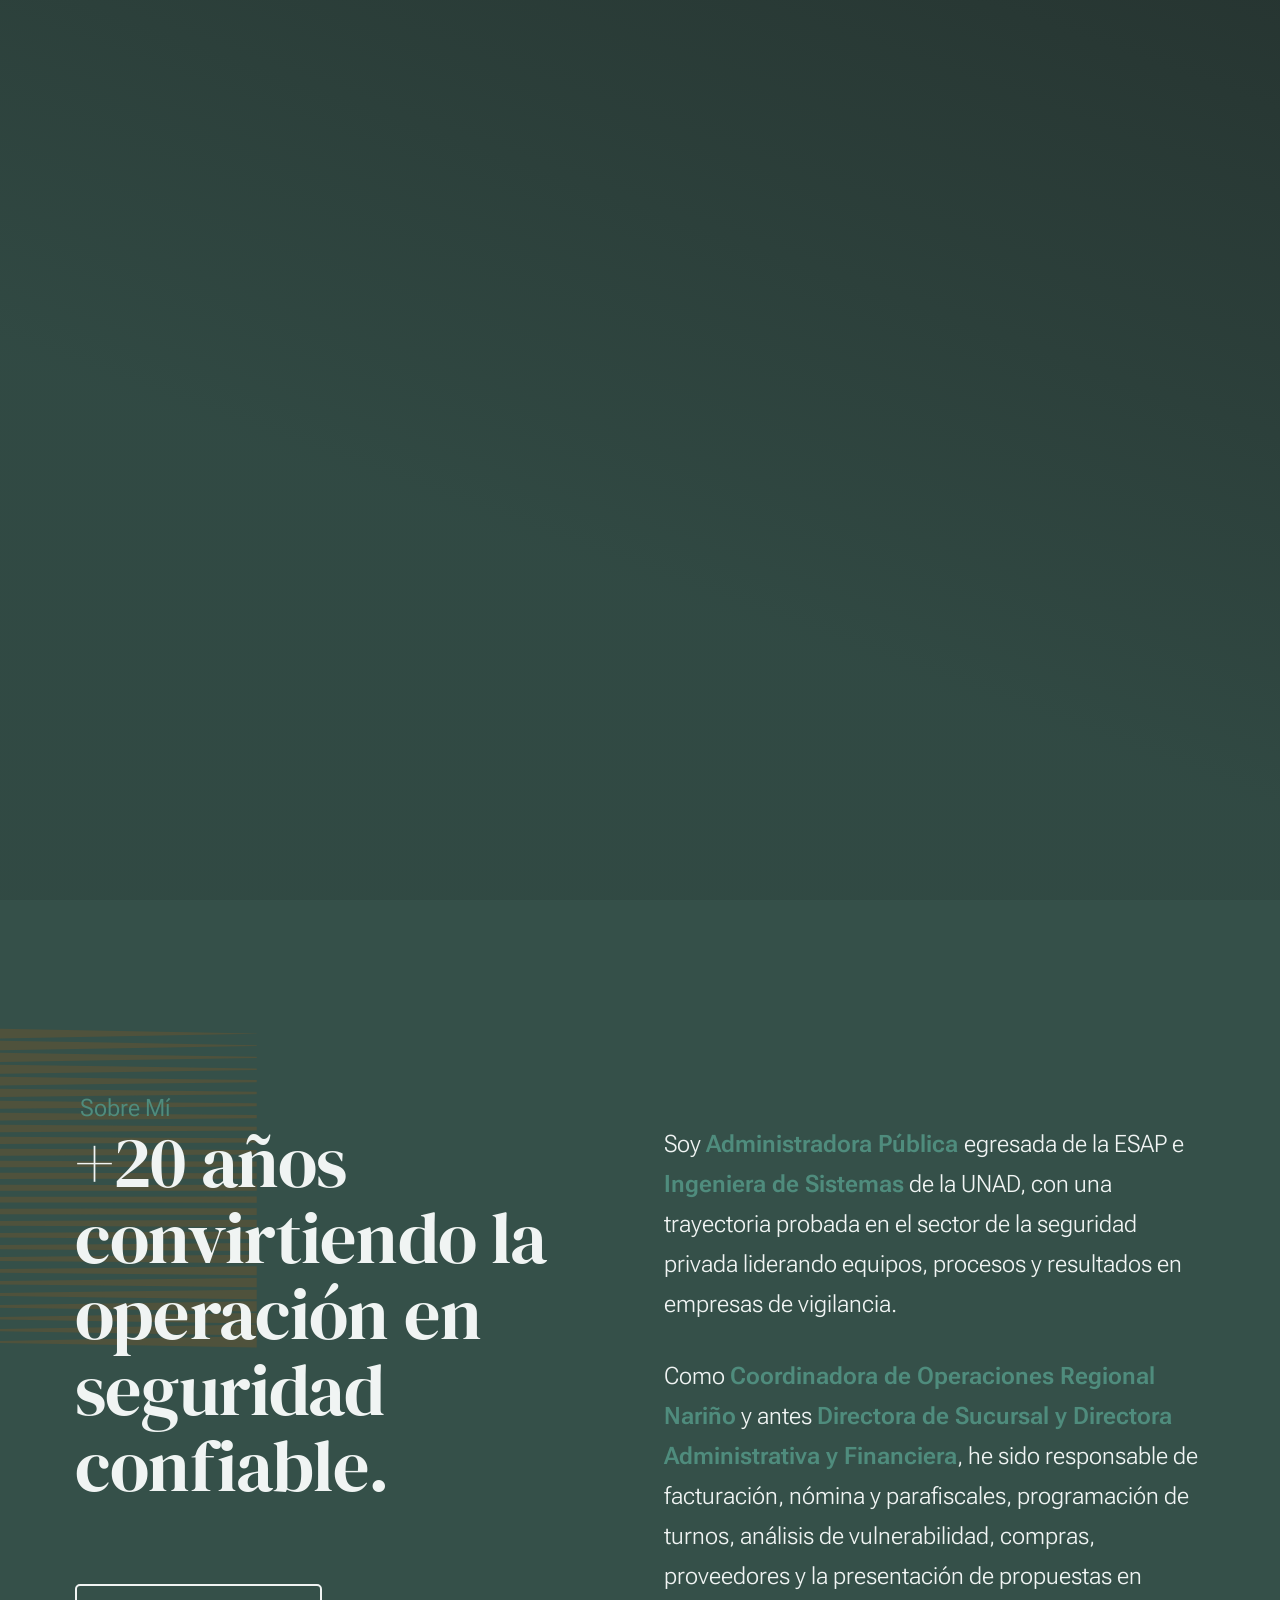
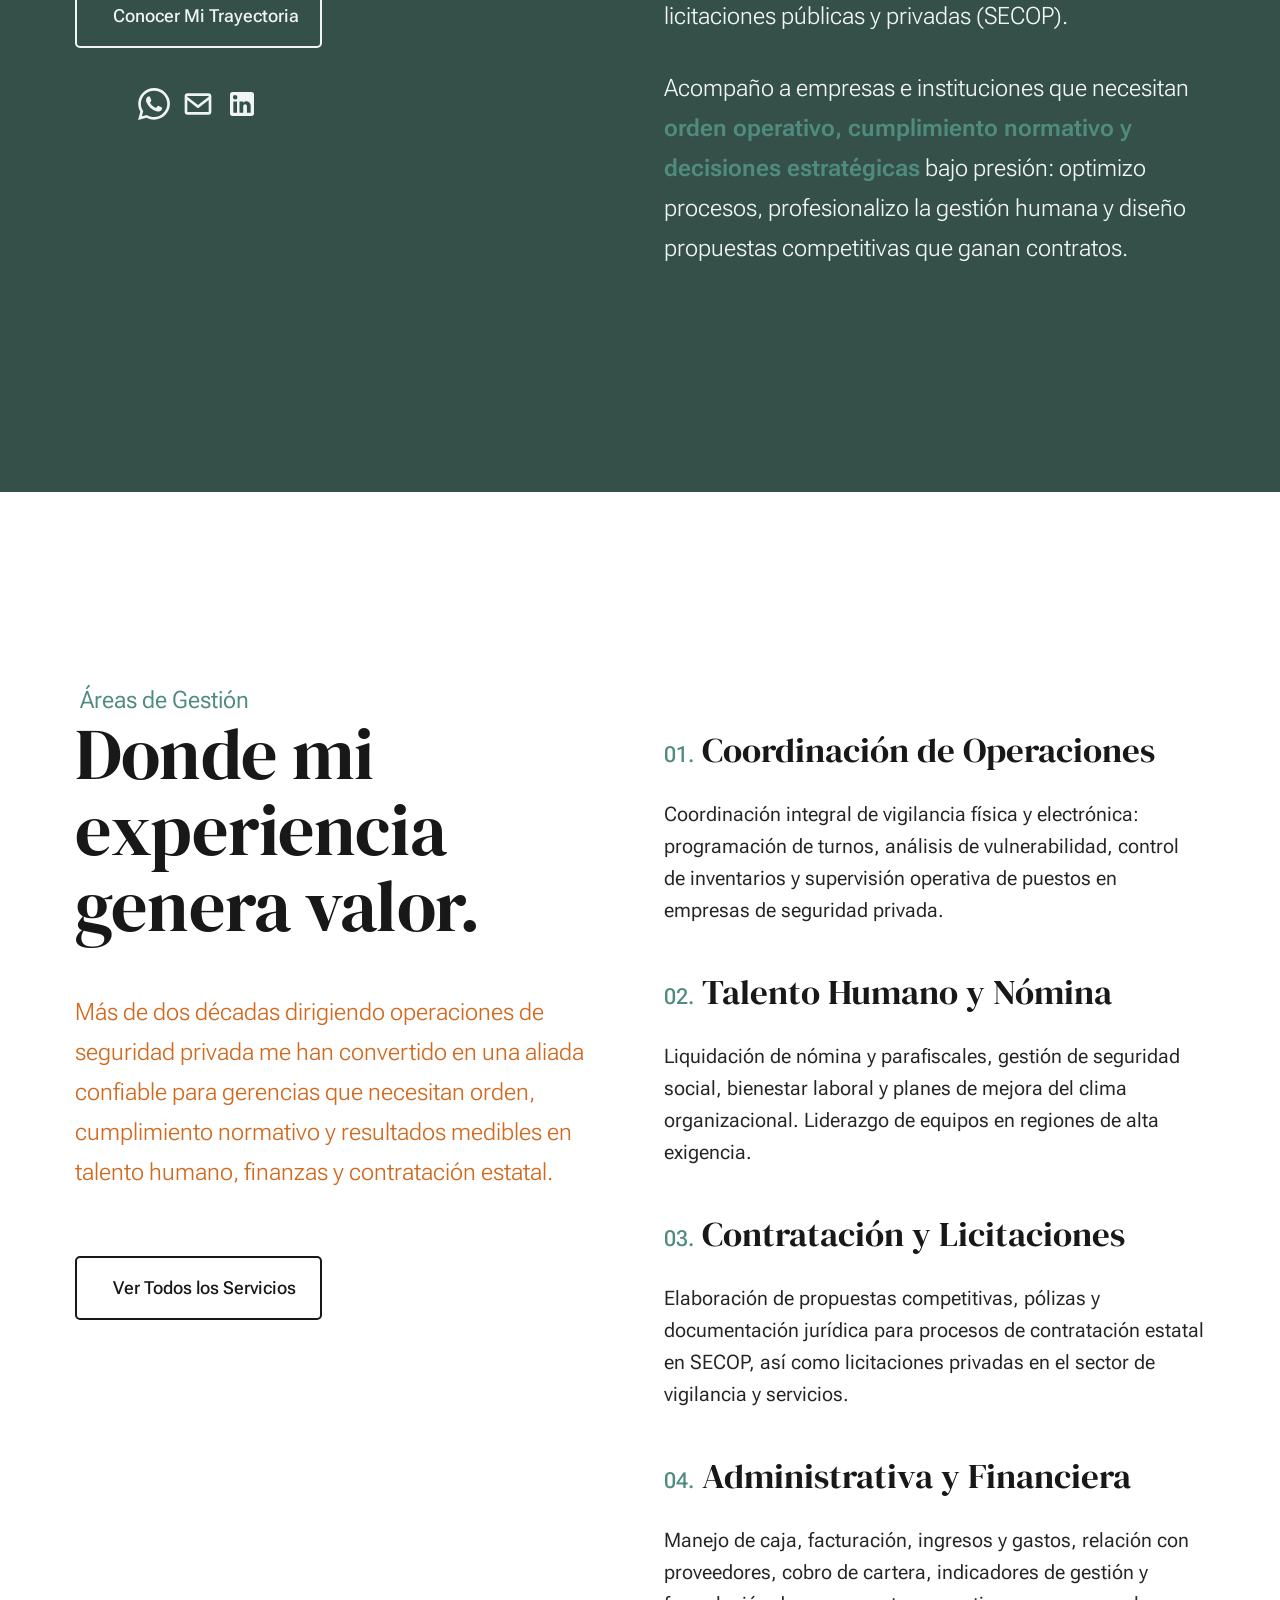
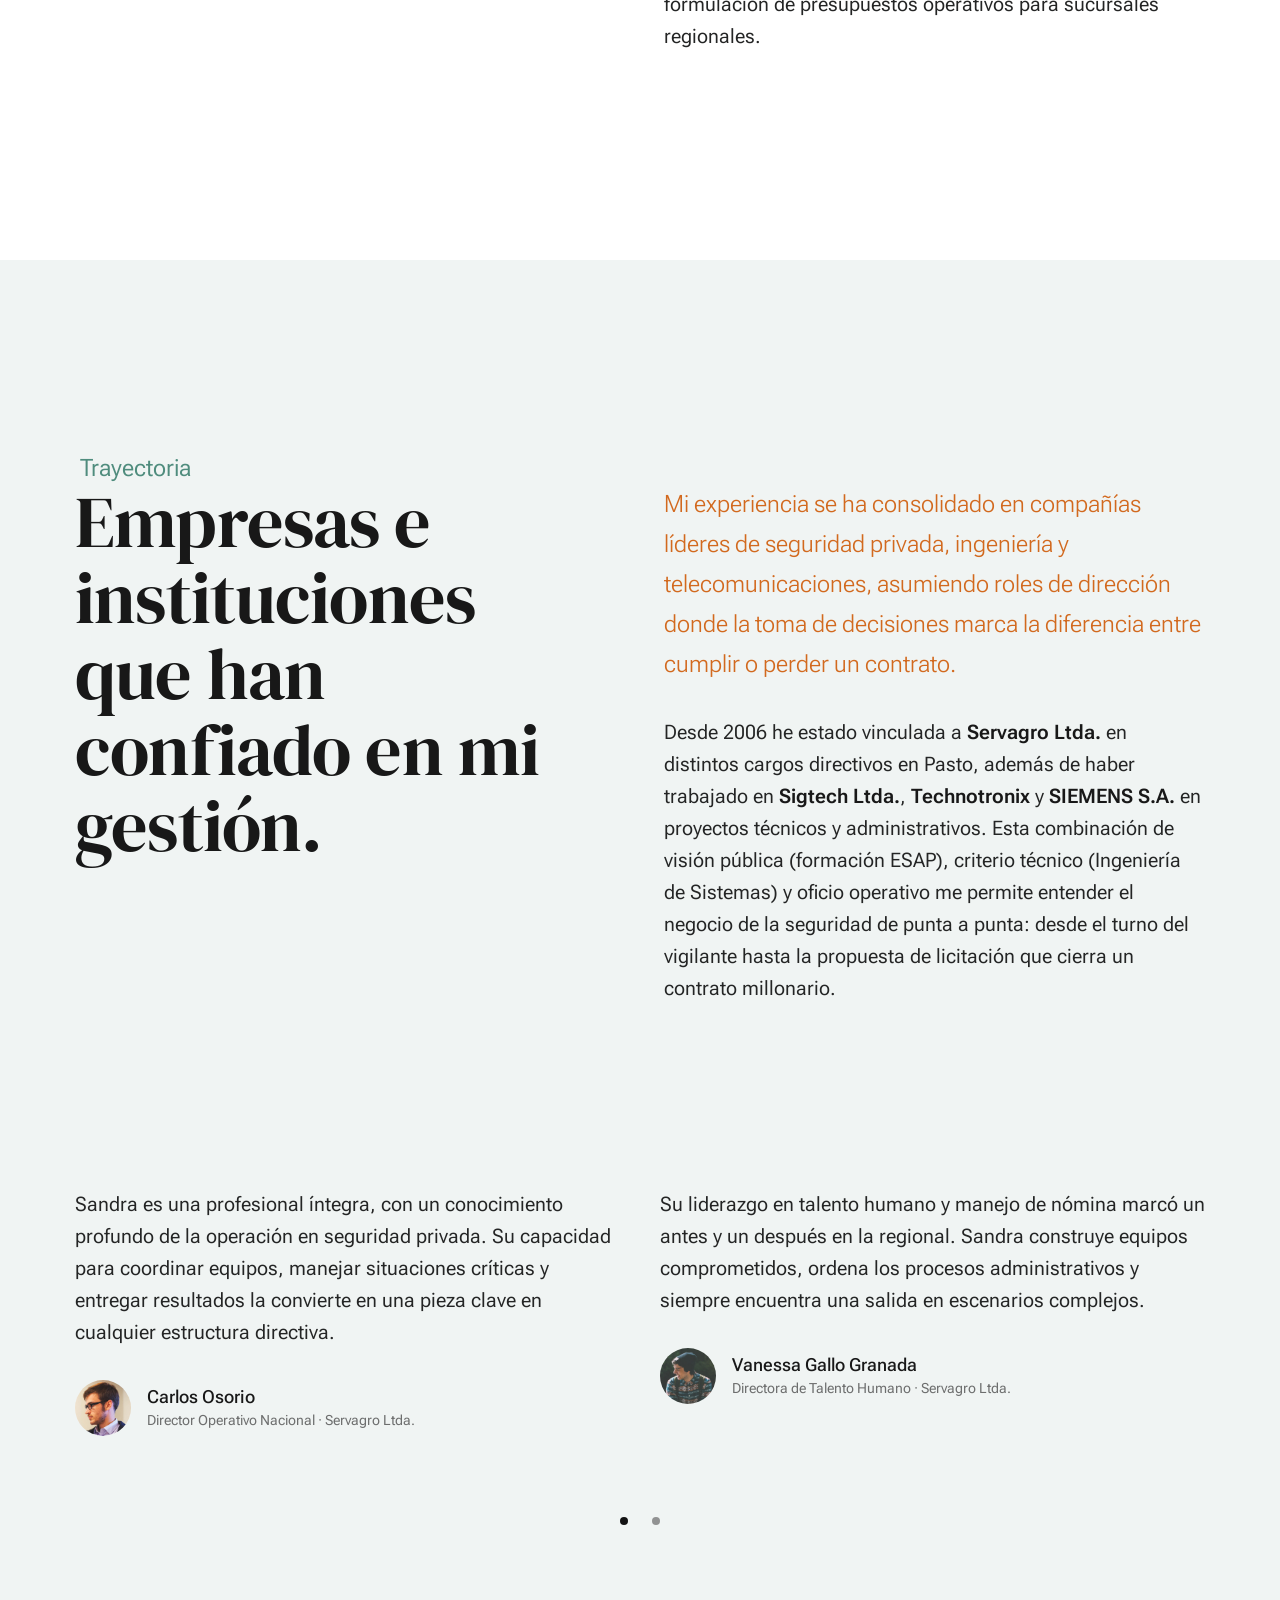
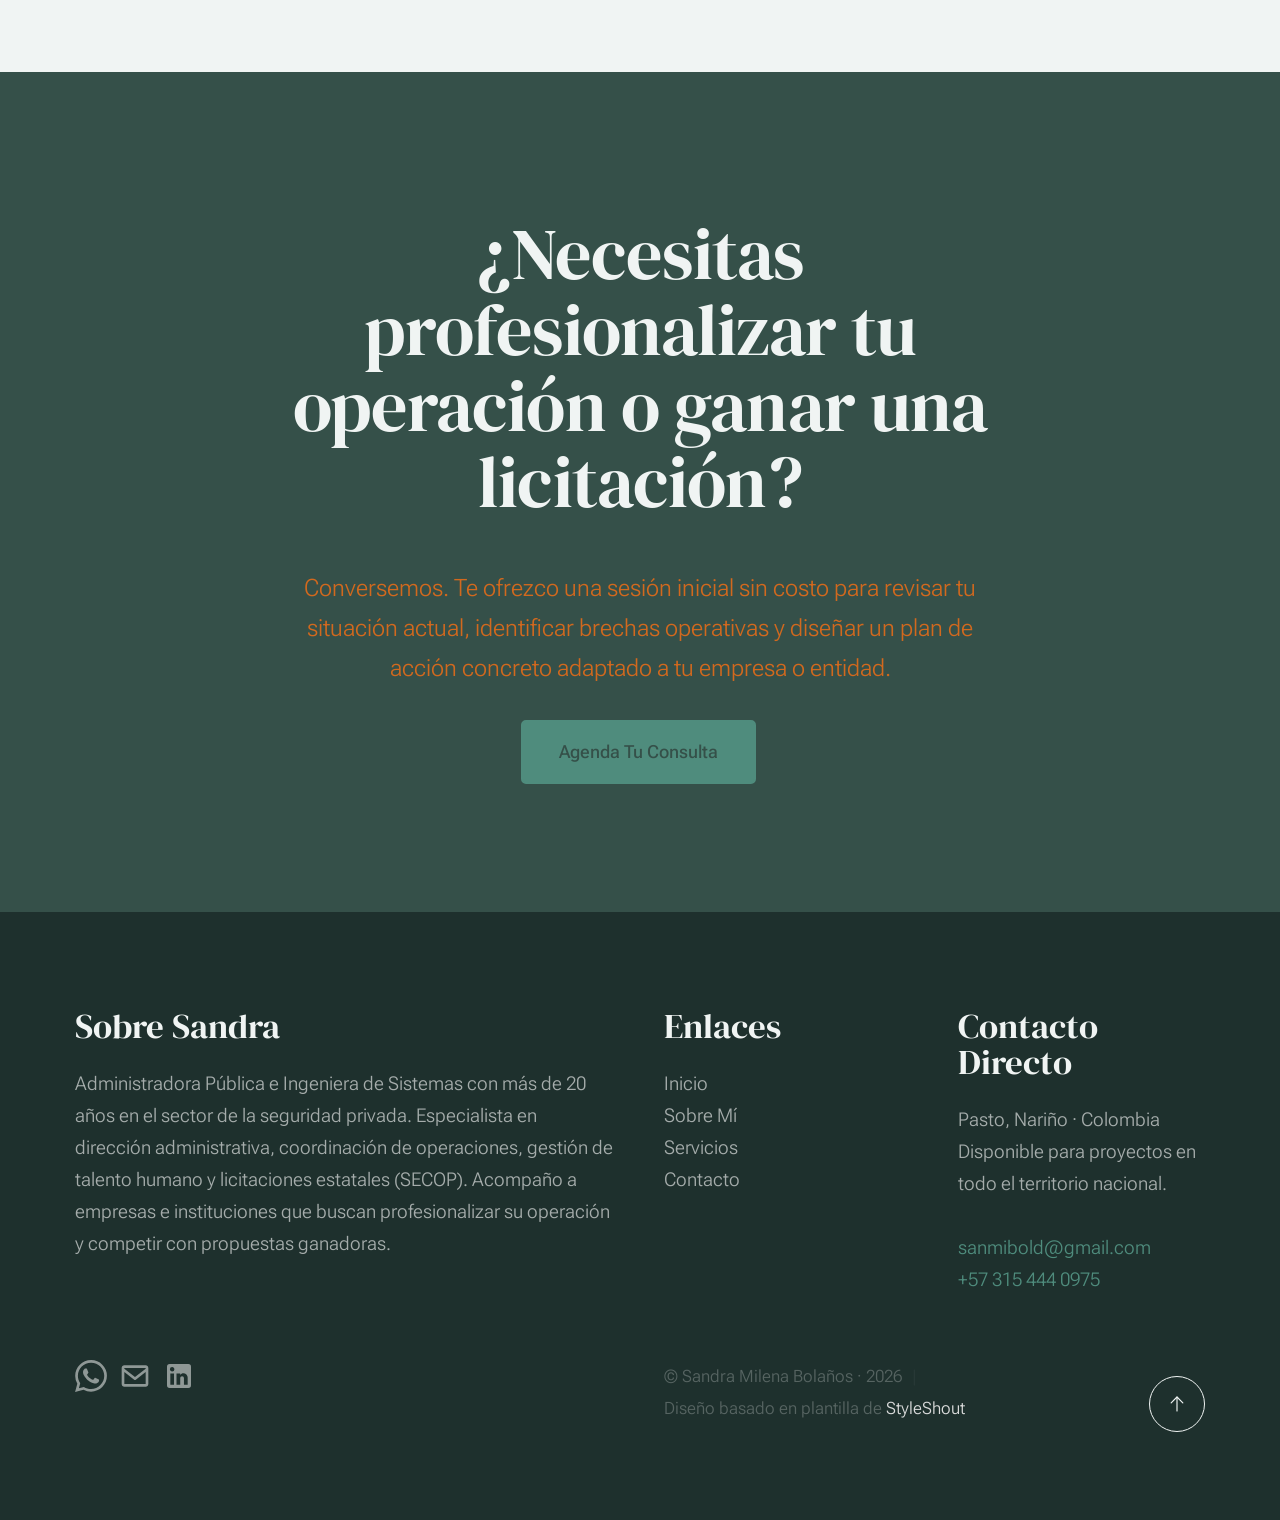
==== commit 0dbc05c9: "update territorial fix" ====
--- a/index.html
+++ b/index.html
@@ -107,7 +107,7 @@
 
                         <div class="s-intro__content-media">
                             <div class="s-intro__content-media-inner">
-                                <img src="images/intro-bg.jpeg" srcset="images/intro-bg.jpg 1x, images/intro-bg@2x.jpeg 2x" alt="Sandra Bolaños - Consultora SuperVigilancia">
+                                <img src="images/intro-bg.jpeg" srcset="images/intro-bg.jpeg 1x, images/intro-bg@2x.jpeg 2x" alt="Sandra Bolaños - Consultora SuperVigilancia">
                                 <div class="lines">
                                     <span></span>
                                 </div>
@@ -147,7 +147,7 @@
 
                         <div class="s-about__content-main grid-section-split__primary">
                             <p class="attention-getter">
-                            Soy <strong>Administradora Pública Territorial</strong> egresada de la ESAP e <strong>Ingeniera de
+                            Soy <strong>Administradora Pública </strong> egresada de la ESAP e <strong>Ingeniera de
                             Sistemas</strong> de la UNAD, con una trayectoria probada en el sector de la seguridad privada
                             liderando equipos, procesos y resultados en empresas de vigilancia.
                             </p>
@@ -411,7 +411,7 @@
                 <div class="column xl-6 lg-6 md-12 s-footer__block s-footer__about">
                     <h3>Sobre Sandra</h3>
                     <p>
-                    Administradora Pública Territorial e Ingeniera de Sistemas con más de 20 años
+                    Administradora Pública e Ingeniera de Sistemas con más de 20 años
                     en el sector de la seguridad privada. Especialista en dirección administrativa,
                     coordinación de operaciones, gestión de talento humano y licitaciones estatales
                     (SECOP). Acompaño a empresas e instituciones que buscan profesionalizar su
